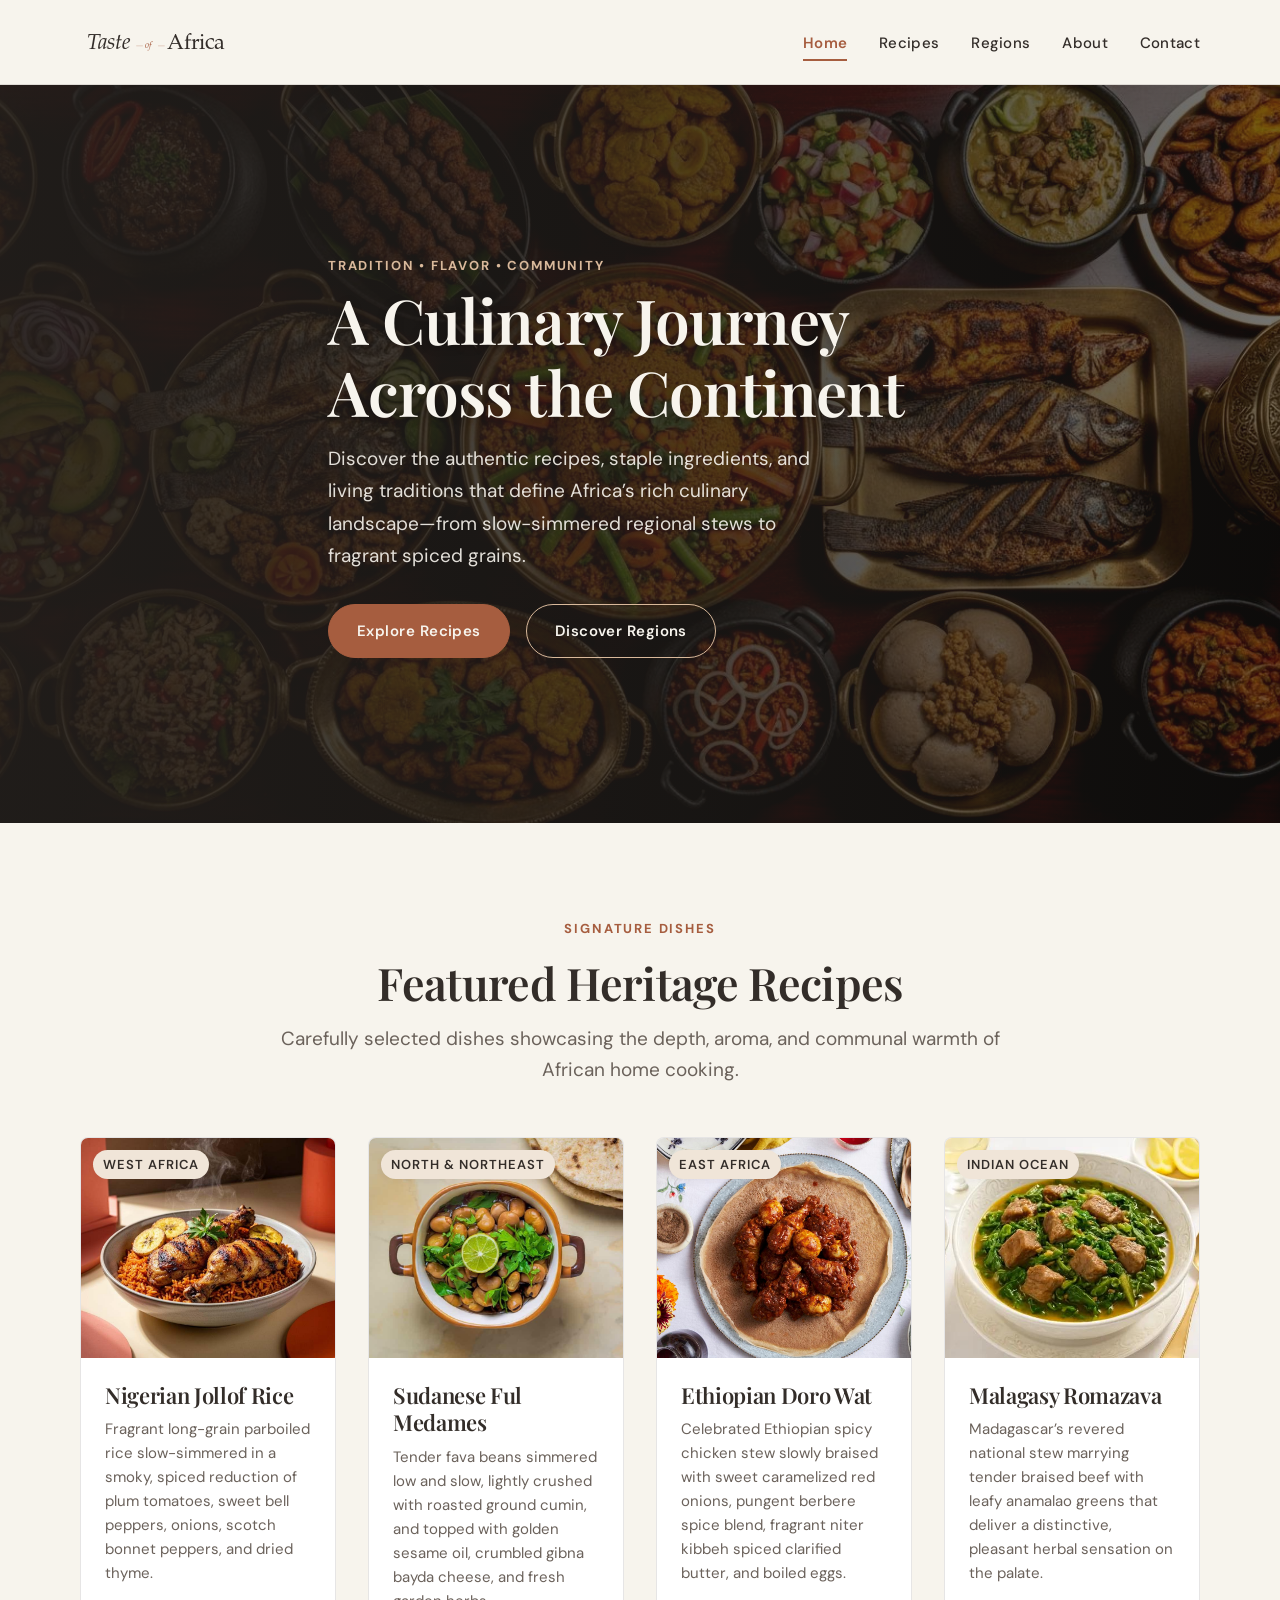
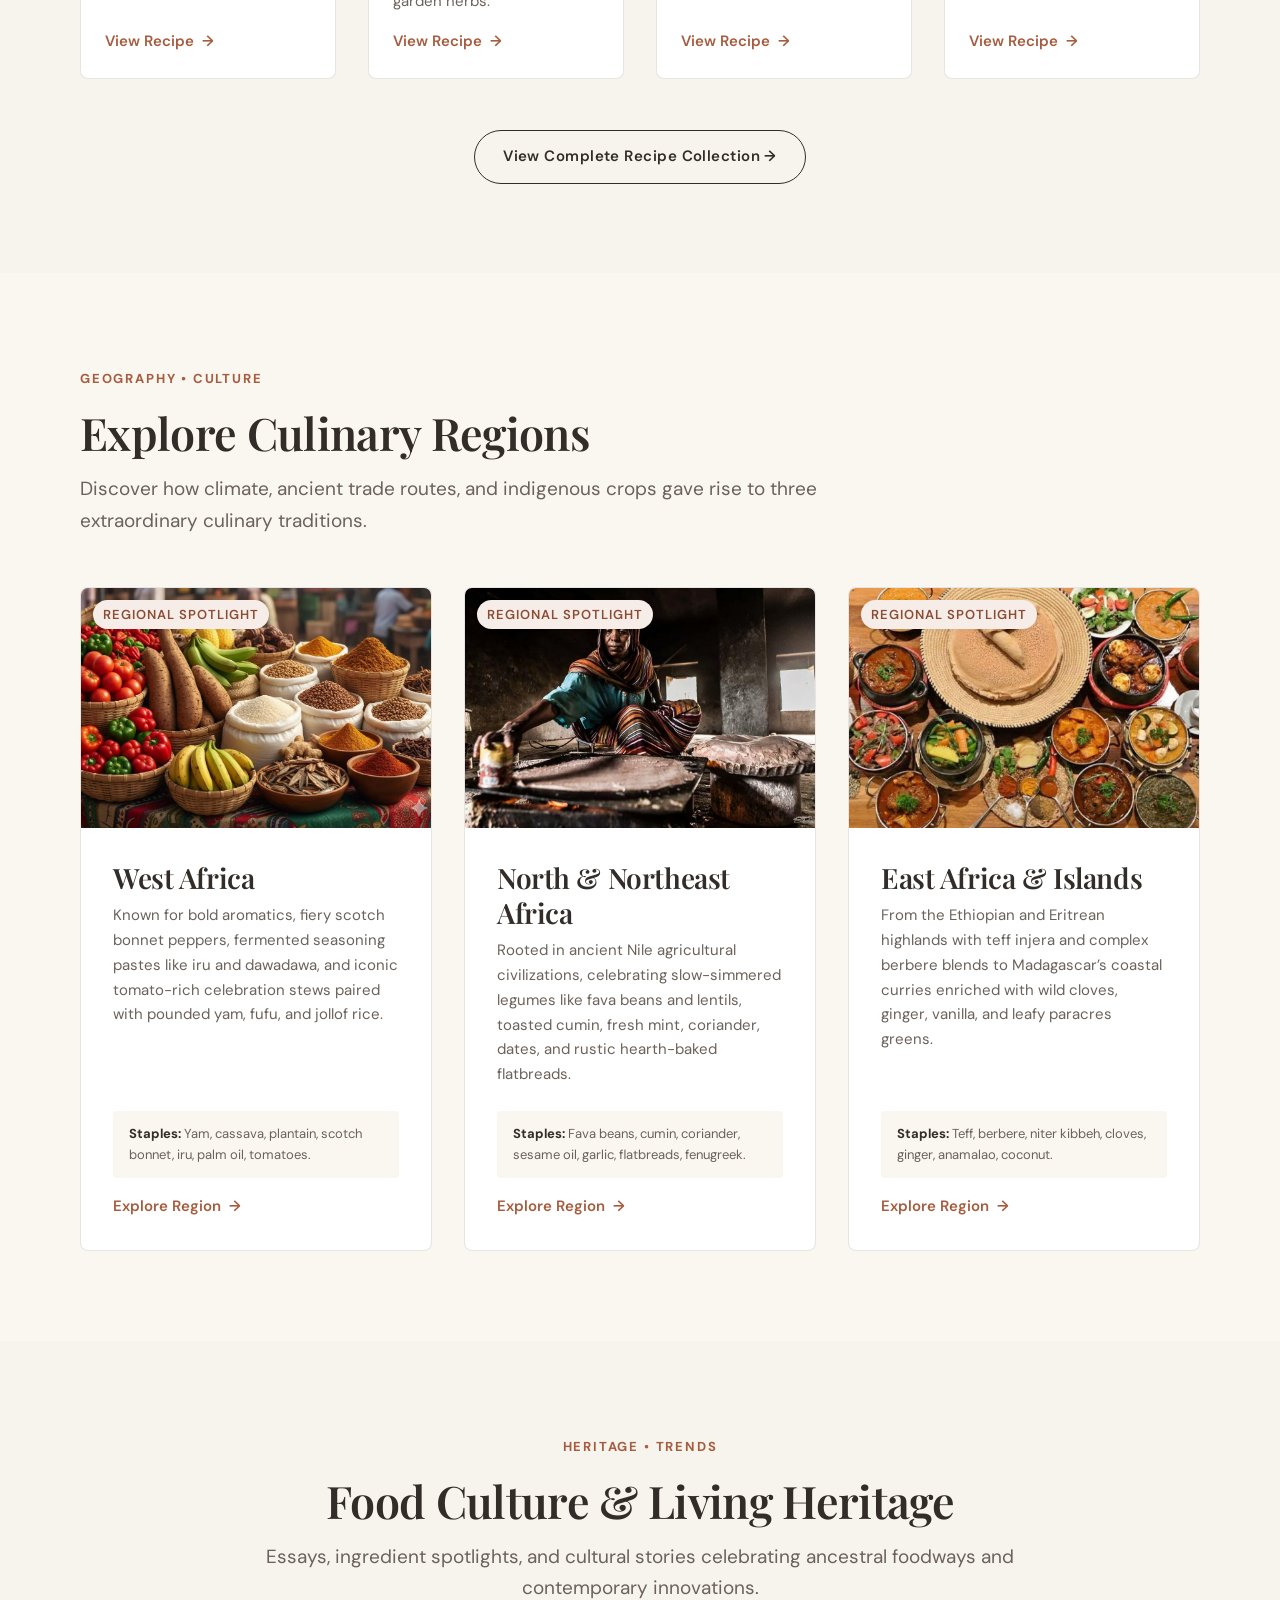
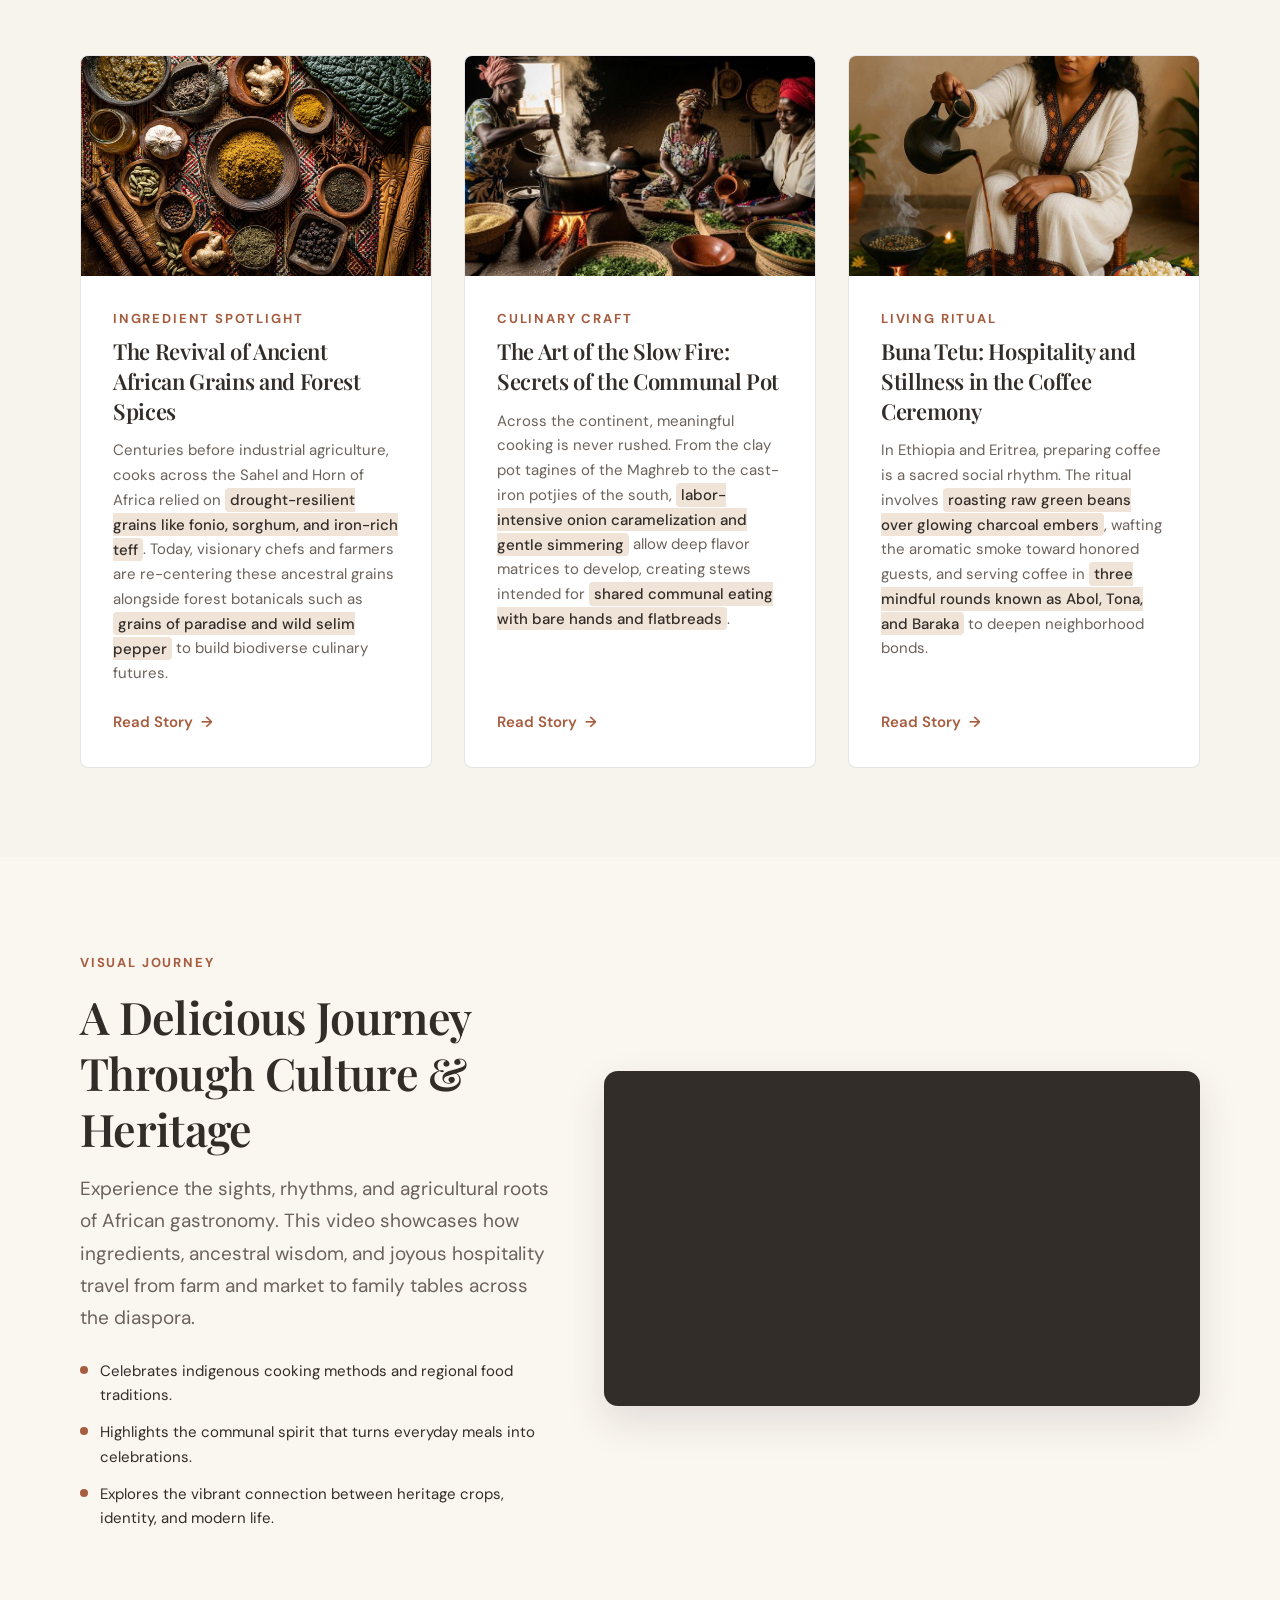
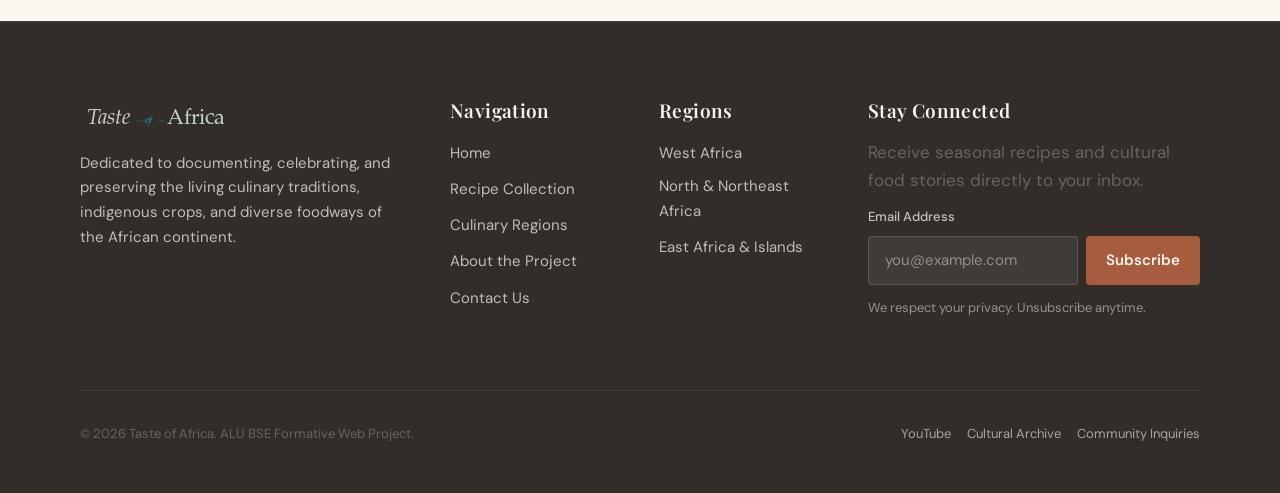
==== index.html @ 29772cbd "feat: establish site foundation and implement homepage" ====
<!DOCTYPE html>
<html lang="en">
<head>
  <meta charset="UTF-8">
  <meta name="viewport" content="width=device-width, initial-scale=1.0">
  <meta name="description" content="Taste of Africa celebrates the vibrant food cultures, signature recipes, and living culinary heritage across West, North, East Africa and the Indian Ocean Islands.">
  <title>Taste of Africa — Culinary Heritage &amp; Authentic Recipes</title>

  <!-- Google Fonts: Playfair Display (Headings) & DM Sans (Body) -->
  <link rel="preconnect" href="https://fonts.googleapis.com">
  <link rel="preconnect" href="https://fonts.gstatic.com" crossorigin>
  <link href="https://fonts.googleapis.com/css2?family=DM+Sans:ital,opsz,wght@0,9..40,400..700;1,9..40,400..700&family=Playfair+Display:ital,wght@0,500..800;1,500..800&display=swap" rel="stylesheet">

  <!-- Shared Stylesheet -->
  <link rel="stylesheet" href="css/styles.css">

  <!-- Shared JavaScript (deferred for performance) -->
  <script src="js/script.js" defer></script>
</head>
<body>
  <!-- Keyboard Accessible Skip Navigation Link -->
  <a href="#main-content" class="skip-link">Skip to main content</a>

  <!-- Site Header -->
  <header class="site-header">
    <div class="container header-inner">
      <a href="index.html" class="brand" aria-label="Taste of Africa Home">
        <img src="assets/icons/logo.svg" alt="Taste of Africa" class="brand-logo" width="180" height="42">
      </a>

      <!-- Mobile Navigation Toggle -->
      <button type="button" class="nav-toggle" aria-expanded="false" aria-controls="primary-nav" aria-label="Toggle navigation menu">
        <span class="nav-toggle-bar"></span>
        <span class="nav-toggle-bar"></span>
        <span class="nav-toggle-bar"></span>
      </button>

      <!-- Primary Navigation -->
      <nav id="primary-nav" class="primary-nav" aria-label="Main Navigation">
        <ul class="nav-menu">
          <li><a href="index.html" class="nav-link active" aria-current="page">Home</a></li>
          <li><a href="pages/recipes/index.html" class="nav-link">Recipes</a></li>
          <li><a href="#regions" class="nav-link">Regions</a></li>
          <li><a href="pages/about.html" class="nav-link">About</a></li>
          <li><a href="pages/contact.html" class="nav-link">Contact</a></li>
        </ul>
      </nav>
    </div>
  </header>

  <!-- Main Landmark -->
  <main id="main-content" class="site-main">

    <!-- Hero Section -->
    <section class="hero" aria-labelledby="hero-title">
      <div class="hero-background">
        <img src="assets/images/hero-african-cuisine.jpg" alt="Richly spread table showcasing authentic African dishes, stews, grains, and flatbreads">
      </div>
      <div class="hero-overlay"></div>
      <div class="container hero-content">
        <span class="eyebrow">Tradition &bull; Flavor &bull; Community</span>
        <h1 id="hero-title">A Culinary Journey Across the Continent</h1>
        <p>
          Discover the authentic recipes, staple ingredients, and living traditions that define Africa’s rich culinary landscape—from slow-simmered regional stews to fragrant spiced grains.
        </p>
        <div class="hero-actions">
          <a href="pages/recipes/index.html" class="btn btn-primary">Explore Recipes</a>
          <a href="#regions" class="btn btn-outline-sand">Discover Regions</a>
        </div>
      </div>
    </section>

    <!-- Featured Dishes Section -->
    <section class="section" id="featured-dishes" aria-labelledby="featured-dishes-title">
      <div class="container">
        <div class="section-header text-center">
          <span class="eyebrow">Signature Dishes</span>
          <h2 id="featured-dishes-title">Featured Heritage Recipes</h2>
          <p>Carefully selected dishes showcasing the depth, aroma, and communal warmth of African home cooking.</p>
        </div>

        <div class="grid-4">
          <!-- Dish 1: Nigerian Jollof Rice -->
          <article class="card featured-dish-card">
            <figure>
              <div class="featured-dish-image-wrapper">
                <span class="badge badge-sand dish-origin-badge">West Africa</span>
                <img src="assets/images/jollof-rice.jpg" alt="Nigerian Jollof Rice served with seasoned vegetables and rich tomato reduction" loading="lazy">
              </div>
              <figcaption>
                <h3><a href="pages/recipes/jollof-rice.html">Nigerian Jollof Rice</a></h3>
                <p>Fragrant long-grain parboiled rice slow-simmered in a smoky, spiced reduction of plum tomatoes, sweet bell peppers, onions, scotch bonnet peppers, and dried thyme.</p>
                <a href="pages/recipes/jollof-rice.html" class="btn-link" aria-label="View Nigerian Jollof Rice recipe">View Recipe</a>
              </figcaption>
            </figure>
          </article>

          <!-- Dish 2: Sudanese Ful Medames -->
          <article class="card featured-dish-card">
            <figure>
              <div class="featured-dish-image-wrapper">
                <span class="badge badge-sand dish-origin-badge">North &amp; Northeast</span>
                <img src="assets/images/ful-medames.jpg" alt="Sudanese Ful Medames gently mashed fava beans garnished with boiled eggs, olive oil, and herbs" loading="lazy">
              </div>
              <figcaption>
                <h3><a href="pages/recipes/ful-medames.html">Sudanese Ful Medames</a></h3>
                <p>Tender fava beans simmered low and slow, lightly crushed with roasted ground cumin, and topped with golden sesame oil, crumbled gibna bayda cheese, and fresh garden herbs.</p>
                <a href="pages/recipes/ful-medames.html" class="btn-link" aria-label="View Sudanese Ful Medames recipe">View Recipe</a>
              </figcaption>
            </figure>
          </article>

          <!-- Dish 3: Ethiopian Doro Wat -->
          <article class="card featured-dish-card">
            <figure>
              <div class="featured-dish-image-wrapper">
                <span class="badge badge-sand dish-origin-badge">East Africa</span>
                <img src="assets/images/doro-wat.jpg" alt="Richly colored Ethiopian Doro Wat chicken stew with hard-boiled eggs in dark berbere sauce" loading="lazy">
              </div>
              <figcaption>
                <h3><a href="pages/recipes/doro-wat.html">Ethiopian Doro Wat</a></h3>
                <p>Celebrated Ethiopian spicy chicken stew slowly braised with sweet caramelized red onions, pungent berbere spice blend, fragrant niter kibbeh spiced clarified butter, and boiled eggs.</p>
                <a href="pages/recipes/doro-wat.html" class="btn-link" aria-label="View Ethiopian Doro Wat recipe">View Recipe</a>
              </figcaption>
            </figure>
          </article>

          <!-- Dish 4: Malagasy Romazava -->
          <article class="card featured-dish-card">
            <figure>
              <div class="featured-dish-image-wrapper">
                <span class="badge badge-sand dish-origin-badge">Indian Ocean</span>
                <img src="assets/images/romazava.jpg" alt="Malagasy Romazava beef and leafy green broth stew with indigenous herbs" loading="lazy">
              </div>
              <figcaption>
                <h3><a href="pages/recipes/romazava.html">Malagasy Romazava</a></h3>
                <p>Madagascar’s revered national stew marrying tender braised beef with leafy anamalao greens that deliver a distinctive, pleasant herbal sensation on the palate.</p>
                <a href="pages/recipes/romazava.html" class="btn-link" aria-label="View Malagasy Romazava recipe">View Recipe</a>
              </figcaption>
            </figure>
          </article>
        </div>

        <div class="featured-dishes-cta">
          <a href="pages/recipes/index.html" class="btn btn-secondary">View Complete Recipe Collection &rarr;</a>
        </div>
      </div>
    </section>

    <!-- Culinary Regions Section -->
    <section class="section section-warm" id="regions" aria-labelledby="regions-title">
      <div class="container">
        <div class="section-header">
          <span class="eyebrow">Geography &bull; Culture</span>
          <h2 id="regions-title">Explore Culinary Regions</h2>
          <p>Discover how climate, ancient trade routes, and indigenous crops gave rise to three extraordinary culinary traditions.</p>
        </div>

        <div class="grid-3">
          <!-- Region 1: West Africa -->
          <article class="region-card">
            <div class="region-card-image">
              <img src="assets/images/west-africa.jpg" alt="Vibrant bustling West African open-air spice and food market" loading="lazy">
            </div>
            <div class="region-card-content">
              <span class="badge badge-terracotta dish-origin-badge">Regional Spotlight</span>
              <h3>West Africa</h3>
              <p>Known for bold aromatics, fiery scotch bonnet peppers, fermented seasoning pastes like iru and dawadawa, and iconic tomato-rich celebration stews paired with pounded yam, fufu, and jollof rice.</p>
              <div class="region-staples">
                <strong>Staples:</strong> Yam, cassava, plantain, scotch bonnet, iru, palm oil, tomatoes.
              </div>
              <a href="pages/regions/west-africa.html" class="btn-link" aria-label="Explore West Africa culinary region">Explore Region</a>
            </div>
          </article>

          <!-- Region 2: North & Northeast Africa -->
          <article class="region-card">
            <div class="region-card-image">
              <img src="assets/images/north-northeast-africa.jpg" alt="Traditional clay tagines and aromatic roasted spices from North and Northeast Africa" loading="lazy">
            </div>
            <div class="region-card-content">
              <span class="badge badge-terracotta dish-origin-badge">Regional Spotlight</span>
              <h3>North &amp; Northeast Africa</h3>
              <p>Rooted in ancient Nile agricultural civilizations, celebrating slow-simmered legumes like fava beans and lentils, toasted cumin, fresh mint, coriander, dates, and rustic hearth-baked flatbreads.</p>
              <div class="region-staples">
                <strong>Staples:</strong> Fava beans, cumin, coriander, sesame oil, garlic, flatbreads, fenugreek.
              </div>
              <a href="pages/regions/north-northeast-africa.html" class="btn-link" aria-label="Explore North and Northeast Africa culinary region">Explore Region</a>
            </div>
          </article>

          <!-- Region 3: East Africa & Indian Ocean Islands -->
          <article class="region-card">
            <div class="region-card-image">
              <img src="assets/images/east-africa-islands.jpg" alt="Richly spiced communal platters and coffee beans from East Africa and the Indian Ocean" loading="lazy">
            </div>
            <div class="region-card-content">
              <span class="badge badge-terracotta dish-origin-badge">Regional Spotlight</span>
              <h3>East Africa &amp; Islands</h3>
              <p>From the Ethiopian and Eritrean highlands with teff injera and complex berbere blends to Madagascar’s coastal curries enriched with wild cloves, ginger, vanilla, and leafy paracres greens.</p>
              <div class="region-staples">
                <strong>Staples:</strong> Teff, berbere, niter kibbeh, cloves, ginger, anamalao, coconut.
              </div>
              <a href="pages/regions/east-africa-islands.html" class="btn-link" aria-label="Explore East Africa and Indian Ocean Islands culinary region">Explore Region</a>
            </div>
          </article>
        </div>
      </div>
    </section>

    <!-- Editorial / Food Culture Section -->
    <section class="section" id="food-culture" aria-labelledby="editorial-title">
      <div class="container">
        <div class="section-header text-center">
          <span class="eyebrow">Heritage &bull; Trends</span>
          <h2 id="editorial-title">Food Culture &amp; Living Heritage</h2>
          <p>Essays, ingredient spotlights, and cultural stories celebrating ancestral foodways and contemporary innovations.</p>
        </div>

        <div class="grid-3">
          <!-- Editorial 1: Ancient Grains and Spices -->
          <article class="editorial-card">
            <div class="editorial-card-image">
              <img src="assets/images/african-spices.jpg" alt="Bowls of whole colorful spices, dried chilis, seeds, and ground aromatics" loading="lazy">
            </div>
            <div class="editorial-card-body">
              <span class="eyebrow">Ingredient Spotlight</span>
              <h3>The Revival of Ancient African Grains and Forest Spices</h3>
              <p>
                Centuries before industrial agriculture, cooks across the Sahel and Horn of Africa relied on <mark>drought-resilient grains like fonio, sorghum, and iron-rich teff</mark>. Today, visionary chefs and farmers are re-centering these ancestral grains alongside forest botanicals such as <mark>grains of paradise and wild selim pepper</mark> to build biodiverse culinary futures.
              </p>
              <a href="pages/about.html" class="btn-link" aria-label="Read more about ancient grains and African spice traditions">Read Story</a>
            </div>
          </article>

          <!-- Editorial 2: Communal Pots and Slow Simmering -->
          <article class="editorial-card">
            <div class="editorial-card-image">
              <img src="assets/images/food-preparation.jpg" alt="Traditional cook preparing aromatic ingredients and simmering stews in an artisanal pot" loading="lazy">
            </div>
            <div class="editorial-card-body">
              <span class="eyebrow">Culinary Craft</span>
              <h3>The Art of the Slow Fire: Secrets of the Communal Pot</h3>
              <p>
                Across the continent, meaningful cooking is never rushed. From the clay pot tagines of the Maghreb to the cast-iron potjies of the south, <mark>labor-intensive onion caramelization and gentle simmering</mark> allow deep flavor matrices to develop, creating stews intended for <mark>shared communal eating with bare hands and flatbreads</mark>.
              </p>
              <a href="pages/about.html" class="btn-link" aria-label="Read more about communal cooking and traditional slow fire methods">Read Story</a>
            </div>
          </article>

          <!-- Editorial 3: Ethiopian Coffee Ritual -->
          <article class="editorial-card">
            <div class="editorial-card-image">
              <img src="assets/images/coffee-ceremony.jpg" alt="Traditional Ethiopian coffee ceremony setup with clay jebena pot, smoking incense, and small cups" loading="lazy">
            </div>
            <div class="editorial-card-body">
              <span class="eyebrow">Living Ritual</span>
              <h3>Buna Tetu: Hospitality and Stillness in the Coffee Ceremony</h3>
              <p>
                In Ethiopia and Eritrea, preparing coffee is a sacred social rhythm. The ritual involves <mark>roasting raw green beans over glowing charcoal embers</mark>, wafting the aromatic smoke toward honored guests, and serving coffee in <mark>three mindful rounds known as Abol, Tona, and Baraka</mark> to deepen neighborhood bonds.
              </p>
              <a href="pages/about.html" class="btn-link" aria-label="Read more about the Ethiopian Buna Tetu coffee ceremony">Read Story</a>
            </div>
          </article>
        </div>
      </div>
    </section>

    <!-- Introduction Video Section -->
    <section class="section section-warm" id="video-feature" aria-labelledby="video-title">
      <div class="container">
        <div class="video-section-inner">
          <div class="video-section-text">
            <span class="eyebrow">Visual Journey</span>
            <h2 id="video-title">A Delicious Journey Through Culture &amp; Heritage</h2>
            <p>
              Experience the sights, rhythms, and agricultural roots of African gastronomy. This video showcases how ingredients, ancestral wisdom, and joyous hospitality travel from farm and market to family tables across the diaspora.
            </p>
            <div class="video-highlights">
              <div class="video-highlight-item">
                <span class="video-highlight-bullet"></span>
                <span>Celebrates indigenous cooking methods and regional food traditions.</span>
              </div>
              <div class="video-highlight-item">
                <span class="video-highlight-bullet"></span>
                <span>Highlights the communal spirit that turns everyday meals into celebrations.</span>
              </div>
              <div class="video-highlight-item">
                <span class="video-highlight-bullet"></span>
                <span>Explores the vibrant connection between heritage crops, identity, and modern life.</span>
              </div>
            </div>
          </div>

          <!-- YouTube Embed Container -->
          <div class="video-wrapper">
            <iframe 
              src="https://www.youtube.com/embed/mtSvFqyOfNk" 
              title="African Food: A Delicious Journey Through Culture &amp; Heritage"
              allow="accelerometer; autoplay; clipboard-write; encrypted-media; gyroscope; picture-in-picture; web-share" 
              referrerpolicy="strict-origin-when-cross-origin" 
              allowfullscreen
              loading="lazy">
            </iframe>
          </div>
        </div>
      </div>
    </section>

  </main>

  <!-- Site Footer -->
  <footer class="site-footer">
    <div class="container">
      <div class="footer-grid">
        <!-- Brand Summary Column -->
        <div class="footer-brand">
          <a href="index.html" class="brand" aria-label="Taste of Africa Home">
            <img src="assets/icons/logo.svg" alt="Taste of Africa" class="brand-logo" width="160" height="38">
          </a>
          <p>
            Dedicated to documenting, celebrating, and preserving the living culinary traditions, indigenous crops, and diverse foodways of the African continent.
          </p>
        </div>

        <!-- Quick Links Navigation Column -->
        <div class="footer-col">
          <h4 class="footer-heading">Navigation</h4>
          <ul class="footer-links">
            <li><a href="index.html">Home</a></li>
            <li><a href="pages/recipes/index.html">Recipe Collection</a></li>
            <li><a href="#regions">Culinary Regions</a></li>
            <li><a href="pages/about.html">About the Project</a></li>
            <li><a href="pages/contact.html">Contact Us</a></li>
          </ul>
        </div>

        <!-- Regional Guides Column -->
        <div class="footer-col">
          <h4 class="footer-heading">Regions</h4>
          <ul class="footer-links">
            <li><a href="pages/regions/west-africa.html">West Africa</a></li>
            <li><a href="pages/regions/north-northeast-africa.html">North &amp; Northeast Africa</a></li>
            <li><a href="pages/regions/east-africa-islands.html">East Africa &amp; Islands</a></li>
          </ul>
        </div>

        <!-- Newsletter Column -->
        <div class="footer-col">
          <h4 class="footer-heading">Stay Connected</h4>
          <p class="footer-links" style="margin-bottom: var(--space-sm);">Receive seasonal recipes and cultural food stories directly to your inbox.</p>
          <form class="newsletter-form" action="#" method="post" onsubmit="event.preventDefault(); alert('Thank you for subscribing to Taste of Africa newsletter!'); this.reset();">
            <label for="newsletter-email">Email Address</label>
            <div class="newsletter-input-group">
              <input type="email" id="newsletter-email" name="email" class="newsletter-input" placeholder="you@example.com" required>
              <button type="submit" class="newsletter-button">Subscribe</button>
            </div>
            <span class="newsletter-note">We respect your privacy. Unsubscribe anytime.</span>
          </form>
        </div>
      </div>

      <!-- Footer Bottom Bar -->
      <div class="footer-bottom">
        <p>&copy; 2026 Taste of Africa. ALU BSE Formative Web Project.</p>
        <div class="social-links" aria-label="Social Media and Reference Links">
          <a href="https://www.youtube.com/@BestEverFoodReviewShow" class="social-link" target="_blank" rel="noopener noreferrer">YouTube</a>
          <a href="pages/about.html" class="social-link">Cultural Archive</a>
          <a href="pages/contact.html" class="social-link">Community Inquiries</a>
        </div>
      </div>
    </div>
  </footer>
</body>
</html>
---- css/styles.css ----
/* Shared Stylesheet */

/*  Variables and Design Tokens */
:root {
  /* Approved Brand Color Palette */
  --color-ivory: #F7F4ED;
  --color-sand: #D9B99B;
  --color-terracotta: #A65D3F;
  --color-charcoal: #332D29;
  --color-olive: #7B8060;

  /* Tonal Derivatives & Semantic Colors */
  --color-sand-light: #F0E5D8;
  --color-sand-subtle: #FAF6F0;
  --color-terracotta-dark: #8C4C32;
  --color-terracotta-subtle: #F6EDE8;
  --color-charcoal-muted: #6B625B;
  --color-charcoal-light: #8A817A;
  --color-olive-dark: #63684B;
  --color-olive-subtle: #F1F3EB;
  --color-white: #FFFFFF;
  --color-border: rgba(51, 45, 41, 0.12);
  --color-border-subtle: rgba(51, 45, 41, 0.06);

  /* Semantic Theme Tokens (Light Mode Default) */
  --bg-primary: var(--color-ivory);
  --bg-surface: var(--color-white);
  --bg-surface-warm: var(--color-sand-subtle);
  --bg-surface-elevated: var(--color-white);
  --text-primary: var(--color-charcoal);
  --text-muted: var(--color-charcoal-muted);
  --text-inverted: var(--color-ivory);
  --accent-primary: var(--color-terracotta);
  --accent-secondary: var(--color-olive);
  --border-color: var(--color-border);
  --focus-ring: var(--color-terracotta);

  /* Typography */
  --font-heading: "Playfair Display", Georgia, "Times New Roman", serif;
  --font-body: "DM Sans", -apple-system, BlinkMacSystemFont, "Segoe UI", Roboto, sans-serif;

  /* Type Scale */
  --font-size-xs: 0.8125rem;  /* 13px */
  --font-size-sm: 0.9375rem;  /* 15px */
  --font-size-base: 1.0625rem; /* 17px */
  --font-size-md: 1.1875rem;  /* 19px */
  --font-size-lg: 1.375rem;   /* 22px */
  --font-size-xl: 1.75rem;    /* 28px */
  --font-size-2xl: 2.25rem;   /* 36px */
  --font-size-3xl: 3rem;      /* 48px */
  --font-size-4xl: 3.875rem;  /* 62px */

  --line-height-tight: 1.15;
  --line-height-heading: 1.25;
  --line-height-body: 1.65;

  /* Spacing Scale */
  --space-2xs: 0.25rem; /* 4px */
  --space-xs: 0.5rem;   /* 8px */
  --space-sm: 0.75rem;  /* 12px */
  --space-md: 1rem;     /* 16px */
  --space-lg: 1.5rem;   /* 24px */
  --space-xl: 2rem;     /* 32px */
  --space-2xl: 3rem;    /* 48px */
  --space-3xl: 4.5rem;  /* 72px */
  --space-4xl: 6.5rem;  /* 104px */

  /* Layout & Containers */
  --container-max-width: 75rem; /* 1200px */
  --container-gutter: clamp(1.25rem, 4vw, 2.5rem);

  /* Shadows & Elevation */
  --shadow-sm: 0 2px 6px rgba(51, 45, 41, 0.05);
  --shadow-md: 0 8px 24px rgba(51, 45, 41, 0.08);
  --shadow-lg: 0 16px 40px rgba(51, 45, 41, 0.12);

  /* Borders & Radius */
  --radius-sm: 4px;
  --radius-md: 8px;
  --radius-lg: 14px;
  --radius-pill: 9999px;

  /* Transitions */
  --transition-fast: 150ms ease;
  --transition-base: 250ms ease;
  --transition-slow: 400ms ease;

  /* Header Dimensions */
  --header-height: 5.25rem;
}

/* Theme Foundation */
[data-theme="dark"] {
  --bg-primary: #1F1C1A;
  --bg-surface: #292421;
  --bg-surface-warm: #26211E;
  --bg-surface-elevated: #332D29;
  --text-primary: #F7F4ED;
  --text-muted: #D1C7BD;
  --text-inverted: #332D29;
  --color-border: rgba(247, 244, 237, 0.12);
  --color-border-subtle: rgba(247, 244, 237, 0.06);
  --shadow-sm: 0 2px 6px rgba(0, 0, 0, 0.3);
  --shadow-md: 0 8px 24px rgba(0, 0, 0, 0.4);
  --shadow-lg: 0 16px 40px rgba(0, 0, 0, 0.55);
}

/* Reset and Base Styles */
*,
*::before,
*::after {
  box-sizing: border-box;
  margin: 0;
  padding: 0;
}

html {
  font-size: 100%;
  scroll-behavior: smooth;
  -webkit-text-size-adjust: 100%;
  overflow-x: hidden;
}

body {
  font-family: var(--font-body);
  font-size: var(--font-size-base);
  line-height: var(--line-height-body);
  color: var(--text-primary);
  background-color: var(--bg-primary);
  text-rendering: optimizeLegibility;
  -webkit-font-smoothing: antialiased;
  -moz-osx-font-smoothing: grayscale;
  min-height: 100vh;
  display: flex;
  flex-direction: column;
  overflow-x: hidden;
}

img,
picture,
svg,
video {
  display: block;
  max-width: 100%;
  height: auto;
}

input,
button,
textarea,
select {
  font: inherit;
  color: inherit;
}

button {
  cursor: pointer;
  background: none;
  border: none;
}

a {
  color: inherit;
  text-decoration: none;
  transition: color var(--transition-fast);
}

ul,
ol {
  list-style: none;
}

/* Accessible focus ring for keyboard navigation */
:focus-visible {
  outline: 2px solid var(--focus-ring);
  outline-offset: 3px;
}

/* Skip link for keyboard accessibility */
.skip-link {
  position: absolute;
  top: -9999px;
  left: 1rem;
  z-index: 1000;
  padding: var(--space-sm) var(--space-md);
  background-color: var(--color-charcoal);
  color: var(--color-ivory);
  font-weight: 600;
  border-radius: var(--radius-sm);
  text-decoration: none;
  transition: top var(--transition-fast);
}

.skip-link:focus {
  top: 1rem;
}

/* Typography */
h1,
h2,
h3,
h4,
h5,
h6 {
  font-family: var(--font-heading);
  font-weight: 600;
  line-height: var(--line-height-heading);
  color: var(--text-primary);
  letter-spacing: -0.015em;
}

h1 {
  font-size: clamp(2.25rem, 5vw, var(--font-size-4xl));
  line-height: var(--line-height-tight);
}

h2 {
  font-size: clamp(1.75rem, 3.5vw, var(--font-size-3xl));
}

h3 {
  font-size: clamp(1.35rem, 2.5vw, var(--font-size-2xl));
}

h4 {
  font-size: var(--font-size-xl);
}

p {
  color: var(--text-muted);
  max-width: 68ch;
}

p.lead {
  font-size: var(--font-size-md);
  line-height: 1.7;
  color: var(--text-primary);
}

/* Editorial Eyebrow Tagline */
.eyebrow {
  display: inline-block;
  font-family: var(--font-body);
  font-size: var(--font-size-xs);
  font-weight: 700;
  text-transform: uppercase;
  letter-spacing: 0.14em;
  color: var(--accent-primary);
  margin-bottom: var(--space-xs);
}

/* custom styled <mark> */
mark {
  background-color: rgba(217, 185, 155, 0.4);
  color: var(--color-charcoal);
  padding: 0.12em 0.35em;
  border-radius: var(--radius-sm);
  font-weight: 500;
  transition: background-color var(--transition-fast);
}

/*  Layout and Containers */
.container {
  width: 100%;
  max-width: var(--container-max-width);
  margin-left: auto;
  margin-right: auto;
  padding-left: var(--container-gutter);
  padding-right: var(--container-gutter);
}

.site-main {
  flex: 1 0 auto;
}

.section {
  padding-top: clamp(var(--space-2xl), 7vw, var(--space-4xl));
  padding-bottom: clamp(var(--space-2xl), 7vw, var(--space-4xl));
}

.section-warm {
  background-color: var(--bg-surface-warm);
}

.section-header {
  margin-bottom: clamp(var(--space-xl), 4vw, var(--space-3xl));
  max-width: 48rem;
}

.section-header.text-center {
  margin-left: auto;
  margin-right: auto;
  text-align: center;
}

.section-header.text-center p {
  margin-left: auto;
  margin-right: auto;
}

.section-header h2 {
  margin-top: var(--space-xs);
  margin-bottom: var(--space-sm);
}

.section-header p {
  font-size: var(--font-size-md);
  color: var(--text-muted);
}

/* Responsive Grids */
.grid-2 {
  display: grid;
  grid-template-columns: 1fr;
  gap: var(--space-xl);
}

.grid-3 {
  display: grid;
  grid-template-columns: 1fr;
  gap: var(--space-xl);
}

.grid-4 {
  display: grid;
  grid-template-columns: 1fr;
  gap: var(--space-xl);
}

/* Header and Navigation */
.site-header {
  position: sticky;
  top: 0;
  z-index: 100;
  background-color: rgba(247, 244, 237, 0.94);
  backdrop-filter: blur(12px);
  -webkit-backdrop-filter: blur(12px);
  border-bottom: 1px solid var(--border-color);
  transition: background-color var(--transition-base), box-shadow var(--transition-base);
}

.site-header.scrolled {
  box-shadow: var(--shadow-sm);
  background-color: rgba(247, 244, 237, 0.98);
}

.header-inner {
  display: flex;
  align-items: center;
  justify-content: space-between;
  height: var(--header-height);
}

/* Brand Logo */
.brand {
  display: flex;
  align-items: center;
  gap: var(--space-xs);
  text-decoration: none;
}

.brand-logo {
  height: 2.25rem;
  width: auto;
  max-width: 180px;
  object-fit: contain;
}

/* Primary Desktop Navigation */
.nav-menu {
  display: flex;
  align-items: center;
  gap: clamp(var(--space-md), 2.5vw, var(--space-xl));
}

.nav-link {
  font-family: var(--font-body);
  font-size: var(--font-size-sm);
  font-weight: 500;
  color: var(--text-primary);
  padding: var(--space-xs) 0;
  position: relative;
  letter-spacing: 0.02em;
}

.nav-link::after {
  content: "";
  position: absolute;
  bottom: 0;
  left: 0;
  width: 0;
  height: 2px;
  background-color: var(--accent-primary);
  transition: width var(--transition-base);
}

.nav-link:hover {
  color: var(--accent-primary);
}

.nav-link:hover::after,
.nav-link.active::after {
  width: 100%;
}

.nav-link.active {
  color: var(--accent-primary);
  font-weight: 600;
}

/* Mobile Hamburger Toggle Button */
.nav-toggle {
  display: none;
  flex-direction: column;
  justify-content: center;
  align-items: center;
  gap: 5px;
  width: 2.75rem;
  height: 2.75rem;
  border-radius: var(--radius-sm);
  border: 1px solid var(--border-color);
  background-color: transparent;
  color: var(--text-primary);
  padding: 0;
  transition: background-color var(--transition-fast), border-color var(--transition-fast);
}

.nav-toggle:hover {
  background-color: var(--color-sand-subtle);
  border-color: var(--color-sand);
}

.nav-toggle-bar {
  display: block;
  width: 20px;
  height: 2px;
  background-color: currentColor;
  border-radius: 2px;
  transition: transform var(--transition-base), opacity var(--transition-fast);
}

/* Toggle Animated Active State */
.nav-toggle[aria-expanded="true"] .nav-toggle-bar:nth-child(1) {
  transform: translateY(7px) rotate(45deg);
}

.nav-toggle[aria-expanded="true"] .nav-toggle-bar:nth-child(2) {
  opacity: 0;
}

.nav-toggle[aria-expanded="true"] .nav-toggle-bar:nth-child(3) {
  transform: translateY(-7px) rotate(-45deg);
}

/*  Reusable Components */
/* Buttons */
.btn {
  display: inline-flex;
  align-items: center;
  justify-content: center;
  gap: var(--space-xs);
  font-family: var(--font-body);
  font-size: var(--font-size-sm);
  font-weight: 600;
  letter-spacing: 0.03em;
  padding: 0.85rem 1.75rem;
  border-radius: var(--radius-pill);
  text-decoration: none;
  transition: background-color var(--transition-fast), color var(--transition-fast),
    border-color var(--transition-fast), transform var(--transition-fast),
    box-shadow var(--transition-fast);
  white-space: nowrap;
}

.btn:active {
  transform: translateY(1px);
}

.btn-primary {
  background-color: var(--accent-primary);
  color: var(--color-ivory);
  border: 1px solid var(--accent-primary);
}

.btn-primary:hover {
  background-color: var(--color-terracotta-dark);
  border-color: var(--color-terracotta-dark);
  color: var(--color-white);
  box-shadow: 0 4px 14px rgba(166, 93, 63, 0.28);
}

.btn-secondary {
  background-color: transparent;
  color: var(--text-primary);
  border: 1px solid var(--color-charcoal);
}

.btn-secondary:hover {
  background-color: var(--color-charcoal);
  color: var(--color-ivory);
}

.btn-outline-sand {
  background-color: transparent;
  color: var(--color-ivory);
  border: 1px solid var(--color-sand);
}

.btn-outline-sand:hover {
  background-color: var(--color-sand);
  color: var(--color-charcoal);
}

.btn-link {
  display: inline-flex;
  align-items: center;
  gap: var(--space-xs);
  font-weight: 600;
  font-size: var(--font-size-sm);
  color: var(--accent-primary);
  padding: 0;
  border: none;
  background: none;
}

.btn-link::after {
  content: "→";
  transition: transform var(--transition-fast);
}

.btn-link:hover {
  color: var(--color-terracotta-dark);
}

.btn-link:hover::after {
  transform: translateX(4px);
}

/* Badges */
.badge {
  display: inline-block;
  font-family: var(--font-body);
  font-size: var(--font-size-xs);
  font-weight: 600;
  text-transform: uppercase;
  letter-spacing: 0.08em;
  padding: 0.3em 0.75em;
  border-radius: var(--radius-pill);
}

.badge-sand {
  background-color: var(--color-sand-light);
  color: var(--color-charcoal);
}

.badge-terracotta {
  background-color: var(--color-terracotta-subtle);
  color: var(--color-terracotta-dark);
}

.badge-olive {
  background-color: var(--color-olive-subtle);
  color: var(--color-olive-dark);
}

/* Card Base */
.card {
  background-color: var(--bg-surface);
  border-radius: var(--radius-md);
  border: 1px solid var(--border-color);
  overflow: hidden;
  transition: transform var(--transition-base), box-shadow var(--transition-base),
    border-color var(--transition-base);
  display: flex;
  flex-direction: column;
}

.card:hover {
  transform: translateY(-4px);
  box-shadow: var(--shadow-md);
  border-color: rgba(166, 93, 63, 0.25);
}

/* Video Responsive Wrapper (16:9) */
.video-wrapper {
  position: relative;
  width: 100%;
  padding-bottom: 56.25%; /* 16:9 Aspect Ratio */
  height: 0;
  overflow: hidden;
  border-radius: var(--radius-lg);
  background-color: var(--color-charcoal);
  box-shadow: var(--shadow-lg);
}

.video-wrapper iframe {
  position: absolute;
  top: 0;
  left: 0;
  width: 100%;
  height: 100%;
  border: 0;
}

/* Homepage Sections */
/* Hero Section */
.hero {
  position: relative;
  min-height: 82vh;
  display: flex;
  align-items: center;
  padding: clamp(var(--space-3xl), 8vw, var(--space-4xl)) 0;
  background-color: var(--color-charcoal);
  color: var(--color-ivory);
  overflow: hidden;
}

.hero-background {
  position: absolute;
  top: 0;
  left: 0;
  width: 100%;
  height: 100%;
  z-index: 1;
}

.hero-background img {
  width: 100%;
  height: 100%;
  object-fit: cover;
  object-position: center;
  filter: brightness(0.62) contrast(1.08);
}

.hero-overlay {
  position: absolute;
  top: 0;
  left: 0;
  width: 100%;
  height: 100%;
  background: linear-gradient(
    to right,
    rgba(36, 32, 29, 0.88) 0%,
    rgba(36, 32, 29, 0.65) 55%,
    rgba(36, 32, 29, 0.35) 100%
  );
  z-index: 2;
}

.hero-content {
  position: relative;
  z-index: 3;
  max-width: 44rem;
}

.hero .eyebrow {
  color: var(--color-sand);
}

.hero h1 {
  color: var(--color-ivory);
  margin-bottom: var(--space-md);
  text-shadow: 0 2px 8px rgba(0, 0, 0, 0.3);
}

.hero p {
  color: rgba(247, 244, 237, 0.9);
  font-size: clamp(var(--font-size-base), 1.8vw, var(--font-size-md));
  line-height: 1.7;
  margin-bottom: var(--space-xl);
  max-width: 38ch;
}

.hero-actions {
  display: flex;
  flex-wrap: wrap;
  gap: var(--space-md);
  align-items: center;
}

/* Featured Dishes Section */
.featured-dish-card {
  position: relative;
  height: 100%;
}

.featured-dish-card figure {
  display: flex;
  flex-direction: column;
  height: 100%;
}

.featured-dish-image-wrapper {
  position: relative;
  width: 100%;
  height: 220px;
  overflow: hidden;
  background-color: var(--color-sand-subtle);
}

.featured-dish-image-wrapper img {
  width: 100%;
  height: 100%;
  object-fit: cover;
  transition: transform var(--transition-slow);
}

.featured-dish-card:hover .featured-dish-image-wrapper img {
  transform: scale(1.05);
}

.dish-origin-badge {
  position: absolute;
  top: var(--space-sm);
  left: var(--space-sm);
  z-index: 2;
  box-shadow: var(--shadow-sm);
}

.featured-dish-card figcaption {
  padding: var(--space-lg);
  display: flex;
  flex-direction: column;
  flex-grow: 1;
}

.featured-dish-card h3 {
  font-size: var(--font-size-lg);
  margin-bottom: var(--space-xs);
}

.featured-dish-card h3 a {
  color: var(--text-primary);
}

.featured-dish-card h3 a:hover {
  color: var(--accent-primary);
}

.featured-dish-card p {
  font-size: var(--font-size-sm);
  color: var(--text-muted);
  line-height: 1.6;
  margin-bottom: var(--space-md);
  flex-grow: 1;
}

.featured-dishes-cta {
  text-align: center;
  margin-top: clamp(var(--space-xl), 4vw, var(--space-3xl));
}

/* Culinary Regions Section */
.region-card {
  position: relative;
  background-color: var(--bg-surface);
  border-radius: var(--radius-md);
  border: 1px solid var(--border-color);
  overflow: hidden;
  transition: transform var(--transition-base), box-shadow var(--transition-base);
  display: flex;
  flex-direction: column;
}

.region-card:hover {
  transform: translateY(-4px);
  box-shadow: var(--shadow-md);
}

.region-card-image {
  position: relative;
  height: 240px;
  width: 100%;
  overflow: hidden;
}

.region-card-image img {
  width: 100%;
  height: 100%;
  object-fit: cover;
  transition: transform var(--transition-slow);
}

.region-card:hover .region-card-image img {
  transform: scale(1.05);
}

.region-card-content {
  padding: var(--space-xl);
  display: flex;
  flex-direction: column;
  flex-grow: 1;
}

.region-card-content h3 {
  font-size: var(--font-size-xl);
  margin-bottom: var(--space-xs);
}

.region-card-content p {
  font-size: var(--font-size-sm);
  color: var(--text-muted);
  line-height: 1.65;
  margin-bottom: var(--space-lg);
  flex-grow: 1;
}

.region-staples {
  margin-bottom: var(--space-md);
  padding: var(--space-sm) var(--space-md);
  background-color: var(--bg-surface-warm);
  border-radius: var(--radius-sm);
  font-size: var(--font-size-xs);
  color: var(--text-muted);
}

.region-staples strong {
  color: var(--text-primary);
}

/* Editorial / Food Culture Section */
.editorial-card {
  background-color: var(--bg-surface);
  border-radius: var(--radius-md);
  border: 1px solid var(--border-color);
  overflow: hidden;
  display: flex;
  flex-direction: column;
  transition: transform var(--transition-base), box-shadow var(--transition-base);
}

.editorial-card:hover {
  transform: translateY(-4px);
  box-shadow: var(--shadow-md);
}

.editorial-card-image {
  position: relative;
  height: 220px;
  width: 100%;
  overflow: hidden;
}

.editorial-card-image img {
  width: 100%;
  height: 100%;
  object-fit: cover;
  transition: transform var(--transition-slow);
}

.editorial-card:hover .editorial-card-image img {
  transform: scale(1.05);
}

.editorial-card-body {
  padding: var(--space-xl);
  display: flex;
  flex-direction: column;
  flex-grow: 1;
}

.editorial-card-body .eyebrow {
  margin-bottom: var(--space-xs);
}

.editorial-card-body h3 {
  font-size: var(--font-size-lg);
  line-height: 1.35;
  margin-bottom: var(--space-sm);
}

.editorial-card-body p {
  font-size: var(--font-size-sm);
  line-height: 1.65;
  color: var(--text-muted);
  margin-bottom: var(--space-lg);
  flex-grow: 1;
}

/* Video Section */
.video-section-inner {
  display: grid;
  grid-template-columns: 1fr;
  gap: var(--space-2xl);
  align-items: center;
}

.video-section-text h2 {
  margin-top: var(--space-xs);
  margin-bottom: var(--space-md);
}

.video-section-text p {
  font-size: var(--font-size-md);
  line-height: 1.7;
  color: var(--text-muted);
  margin-bottom: var(--space-lg);
}

.video-highlights {
  display: flex;
  flex-direction: column;
  gap: var(--space-sm);
  margin-top: var(--space-md);
}

.video-highlight-item {
  display: flex;
  align-items: flex-start;
  gap: var(--space-sm);
  font-size: var(--font-size-sm);
  color: var(--text-primary);
}

.video-highlight-bullet {
  display: inline-block;
  width: 8px;
  height: 8px;
  border-radius: 50%;
  background-color: var(--accent-primary);
  margin-top: 7px;
  flex-shrink: 0;
}

/* Video Fallback Placeholder (Used if video fails or is offline) */
.video-placeholder {
  display: flex;
  flex-direction: column;
  align-items: center;
  justify-content: center;
  text-align: center;
  padding: var(--space-2xl);
  background-color: var(--color-sand-light);
  color: var(--color-charcoal);
  border-radius: var(--radius-lg);
  min-height: 360px;
  border: 1px dashed var(--color-terracotta);
}

.video-placeholder h3 {
  margin-bottom: var(--space-xs);
}

.video-placeholder p {
  max-width: 40ch;
  margin-bottom: var(--space-md);
}

/* Footer */
.site-footer {
  background-color: var(--color-charcoal);
  color: var(--color-ivory);
  padding-top: clamp(var(--space-3xl), 6vw, var(--space-4xl));
  padding-bottom: var(--space-2xl);
  margin-top: auto;
  border-top: 1px solid rgba(255, 255, 255, 0.08);
}

.footer-grid {
  display: grid;
  grid-template-columns: 1fr;
  gap: var(--space-2xl);
  margin-bottom: var(--space-3xl);
}

.footer-brand .brand-logo {
  filter: invert(95%) sepia(8%) saturate(300%) hue-rotate(350deg);
  margin-bottom: var(--space-md);
}

.footer-brand p {
  color: rgba(247, 244, 237, 0.72);
  font-size: var(--font-size-sm);
  line-height: 1.65;
  max-width: 32ch;
}

.footer-heading {
  font-family: var(--font-heading);
  font-size: var(--font-size-md);
  color: var(--color-ivory);
  margin-bottom: var(--space-md);
  letter-spacing: 0.02em;
}

.footer-links {
  display: flex;
  flex-direction: column;
  gap: var(--space-xs);
}

.footer-links a {
  color: rgba(247, 244, 237, 0.72);
  font-size: var(--font-size-sm);
  transition: color var(--transition-fast), transform var(--transition-fast);
  display: inline-block;
}

.footer-links a:hover {
  color: var(--color-sand);
  transform: translateX(2px);
}

/* Newsletter Signup */
.newsletter-form {
  display: flex;
  flex-direction: column;
  gap: var(--space-xs);
}

.newsletter-form label {
  font-size: var(--font-size-xs);
  color: rgba(247, 244, 237, 0.75);
  font-weight: 500;
}

.newsletter-input-group {
  display: flex;
  gap: var(--space-xs);
}

.newsletter-input {
  flex: 1;
  padding: 0.7rem 1rem;
  background-color: rgba(255, 255, 255, 0.07);
  border: 1px solid rgba(255, 255, 255, 0.15);
  border-radius: var(--radius-sm);
  color: var(--color-ivory);
  font-size: var(--font-size-sm);
  transition: border-color var(--transition-fast), background-color var(--transition-fast);
}

.newsletter-input::placeholder {
  color: rgba(247, 244, 237, 0.45);
}

.newsletter-input:focus {
  outline: none;
  border-color: var(--color-sand);
  background-color: rgba(255, 255, 255, 0.12);
}

.newsletter-button {
  padding: 0.7rem 1.25rem;
  background-color: var(--accent-primary);
  color: var(--color-ivory);
  border-radius: var(--radius-sm);
  font-weight: 600;
  font-size: var(--font-size-sm);
  transition: background-color var(--transition-fast);
  white-space: nowrap;
}

.newsletter-button:hover {
  background-color: var(--color-terracotta-dark);
}

.newsletter-note {
  font-size: var(--font-size-xs);
  color: rgba(247, 244, 237, 0.5);
  margin-top: 4px;
}

/* Footer Bottom Bar */
.footer-bottom {
  padding-top: var(--space-xl);
  border-top: 1px solid rgba(255, 255, 255, 0.08);
  display: flex;
  flex-direction: column;
  gap: var(--space-md);
  align-items: center;
  justify-content: space-between;
  font-size: var(--font-size-xs);
  color: rgba(247, 244, 237, 0.6);
}

.social-links {
  display: flex;
  gap: var(--space-md);
  align-items: center;
}

.social-link {
  color: rgba(247, 244, 237, 0.6);
  font-size: var(--font-size-xs);
  transition: color var(--transition-fast);
}

.social-link:hover {
  color: var(--color-sand);
}

/* Responsive Styles */
@media (max-width: 768px) {
  :root {
    --header-height: 4.25rem;
  }

  /* Disable header blur on mobile to avoid creating a containing block trap for fixed drawer */
  .site-header {
    backdrop-filter: none;
    -webkit-backdrop-filter: none;
    background-color: var(--bg-primary);
  }

  .header-inner {
    position: static;
  }

  .brand-logo {
    max-width: 140px;
    height: 1.85rem;
  }

  /* Hamburger toggle appears on tablet/mobile */
  .nav-toggle {
    display: flex;
    margin-left: auto;
  }

  /* Navigation drawer with comfortable, explicit height */
  .primary-nav {
    position: fixed;
    top: var(--header-height);
    left: 0;
    right: 0;
    width: 100%;
    min-height: 320px;
    height: auto;
    max-height: calc(100vh - var(--header-height));
    max-height: calc(100dvh - var(--header-height));
    background-color: var(--bg-primary);
    padding: var(--space-lg) var(--container-gutter) var(--space-xl);
    transform: translateY(-100%);
    opacity: 0;
    visibility: hidden;
    transition: transform var(--transition-base), opacity var(--transition-base),
      visibility var(--transition-base);
    box-shadow: 0 16px 32px rgba(51, 45, 41, 0.12);
    border-bottom: 2px solid var(--color-sand);
    overflow-y: auto;
    z-index: 99;
  }

  .primary-nav.is-open {
    transform: translateY(0);
    opacity: 1;
    visibility: visible;
  }

  .nav-menu {
    display: flex;
    flex-direction: column;
    align-items: stretch;
    gap: 0;
    width: 100%;
  }

  .nav-menu li {
    width: 100%;
  }

  .nav-link {
    font-size: 1.15rem;
    font-weight: 500;
    padding: 0.85rem 0;
    width: 100%;
    display: block;
    border-bottom: 1px solid var(--color-border-subtle);
  }

  .nav-menu li:last-child .nav-link {
    border-bottom: none;
  }

  /* Prevent page scrolling when mobile menu is active */
  body.nav-open {
    overflow: hidden;
  }

  .hero h1 {
    font-size: clamp(1.85rem, 7.5vw, 2.5rem);
  }

  .hero p {
    max-width: 100%;
  }

  .hero-actions {
    flex-direction: column;
    align-items: stretch;
    width: 100%;
  }

  .hero-actions .btn {
    width: 100%;
    text-align: center;
  }

  .newsletter-input-group {
    flex-direction: column;
  }

  .newsletter-button {
    width: 100%;
  }
}

@media (min-width: 640px) {
  .grid-2 {
    grid-template-columns: repeat(2, 1fr);
  }

  .grid-4 {
    grid-template-columns: repeat(2, 1fr);
  }

  .footer-grid {
    grid-template-columns: repeat(2, 1fr);
  }

  .footer-bottom {
    flex-direction: row;
  }
}

@media (min-width: 960px) {
  .grid-3 {
    grid-template-columns: repeat(3, 1fr);
  }

  .grid-4 {
    grid-template-columns: repeat(4, 1fr);
  }

  .video-section-inner {
    grid-template-columns: 1fr 1.25fr;
  }

  .footer-grid {
    grid-template-columns: 2fr 1fr 1fr 1.5fr;
  }
}

@media (prefers-reduced-motion: reduce) {
  *,
  *::before,
  *::after {
    animation-duration: 0.01ms !important;
    animation-iteration-count: 1 !important;
    transition-duration: 0.01ms !important;
    scroll-behavior: auto !important;
  }
}
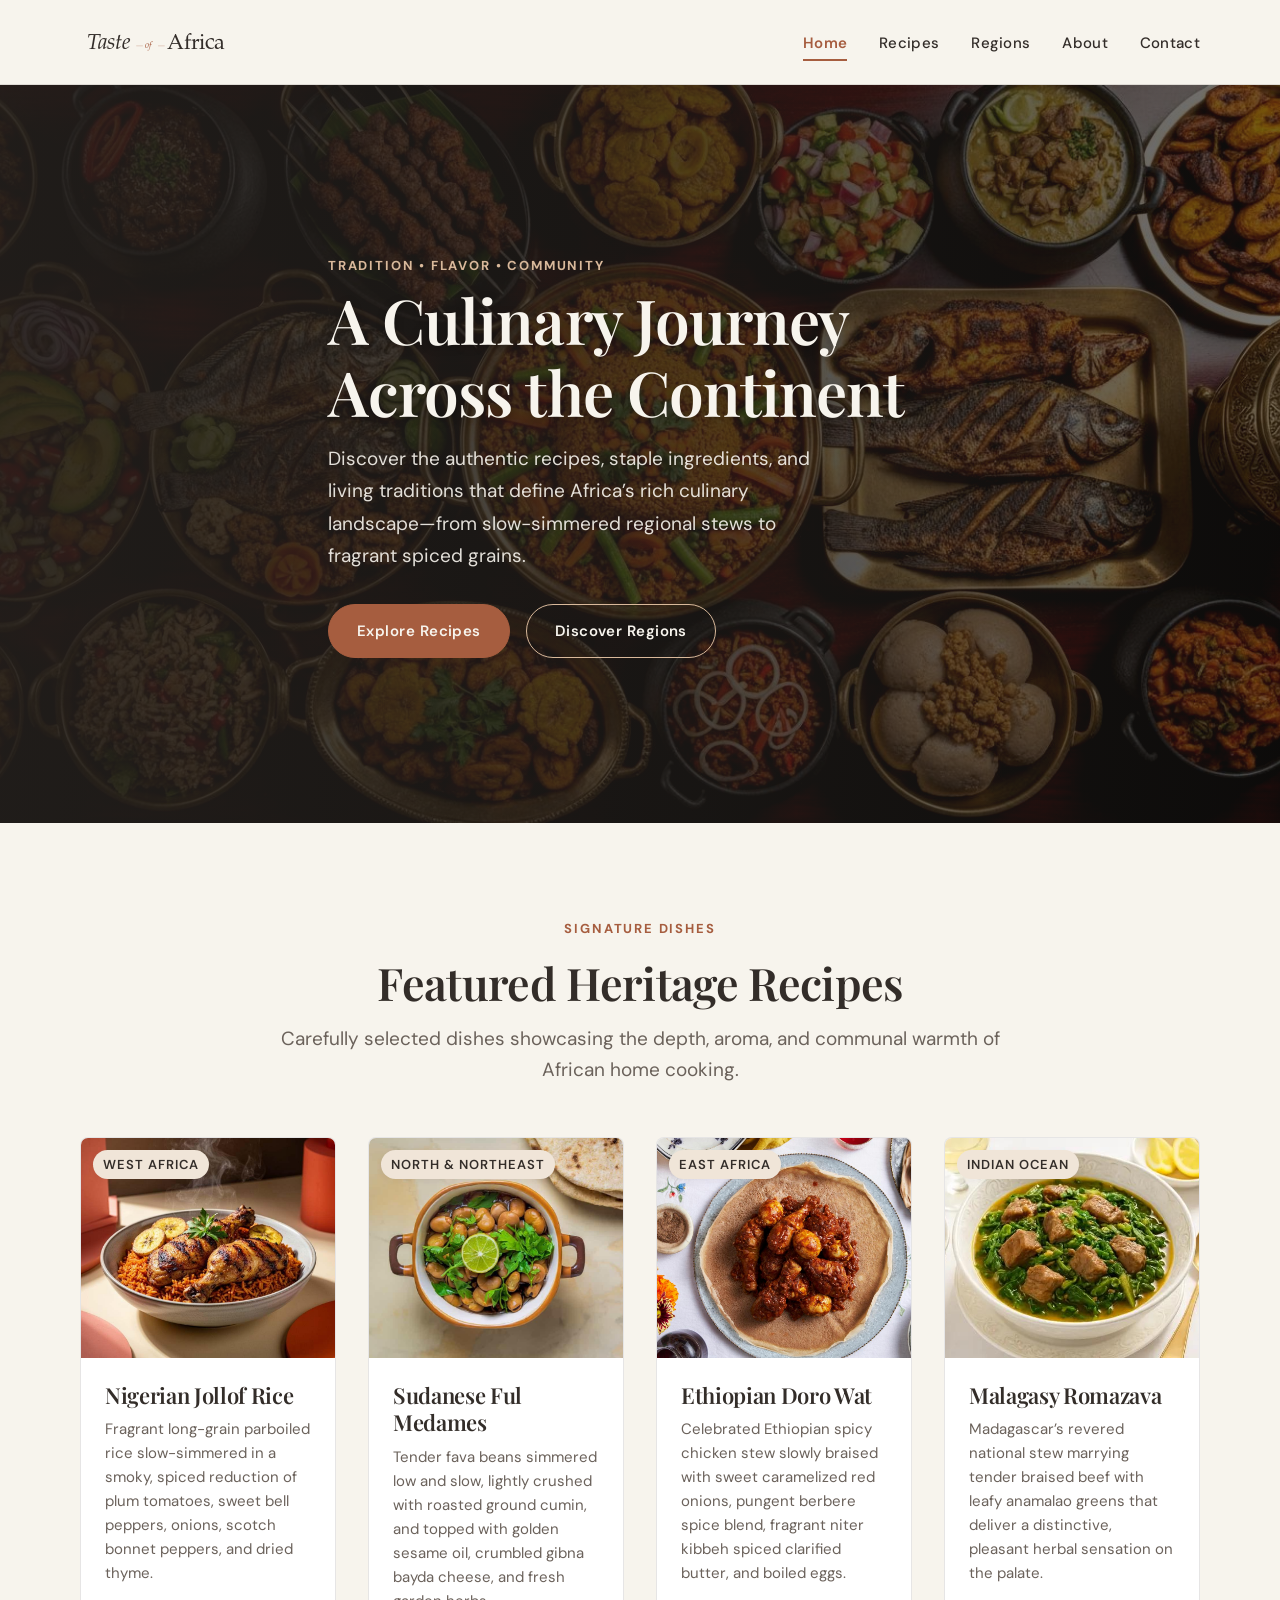
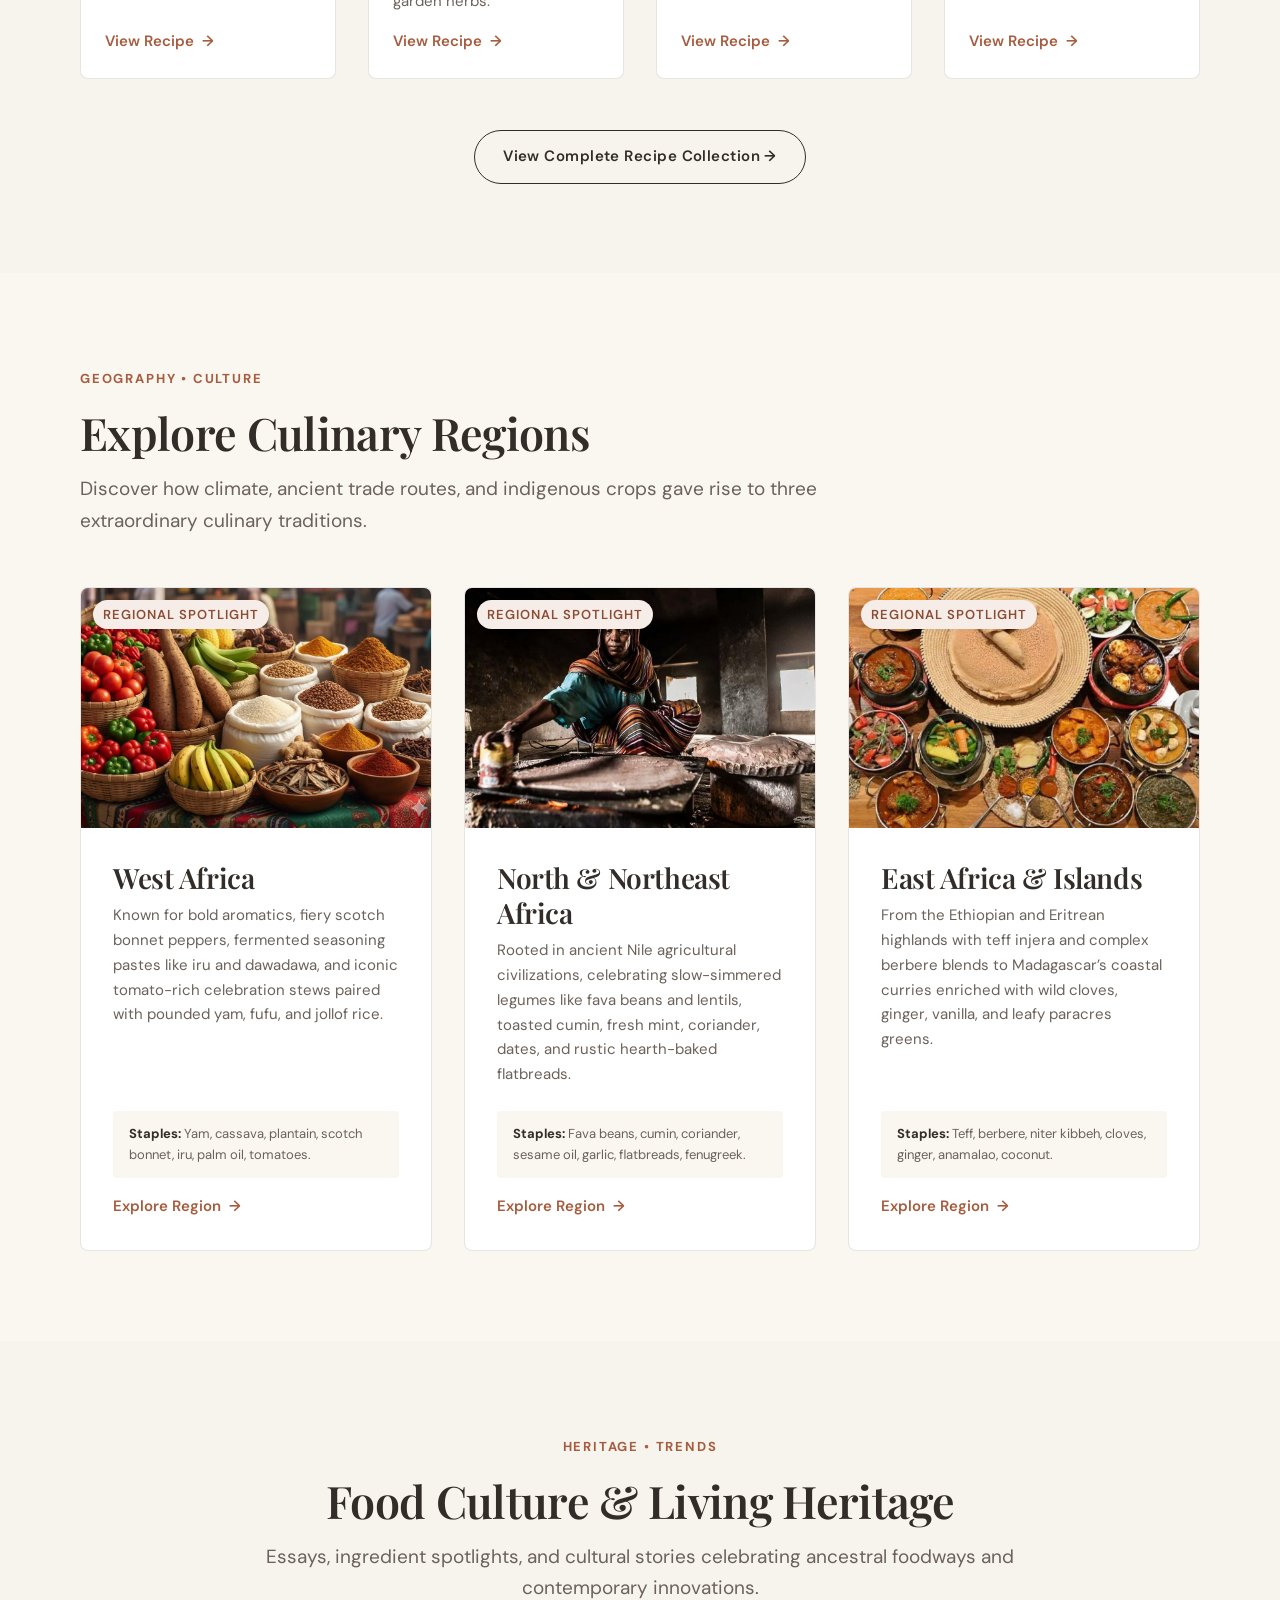
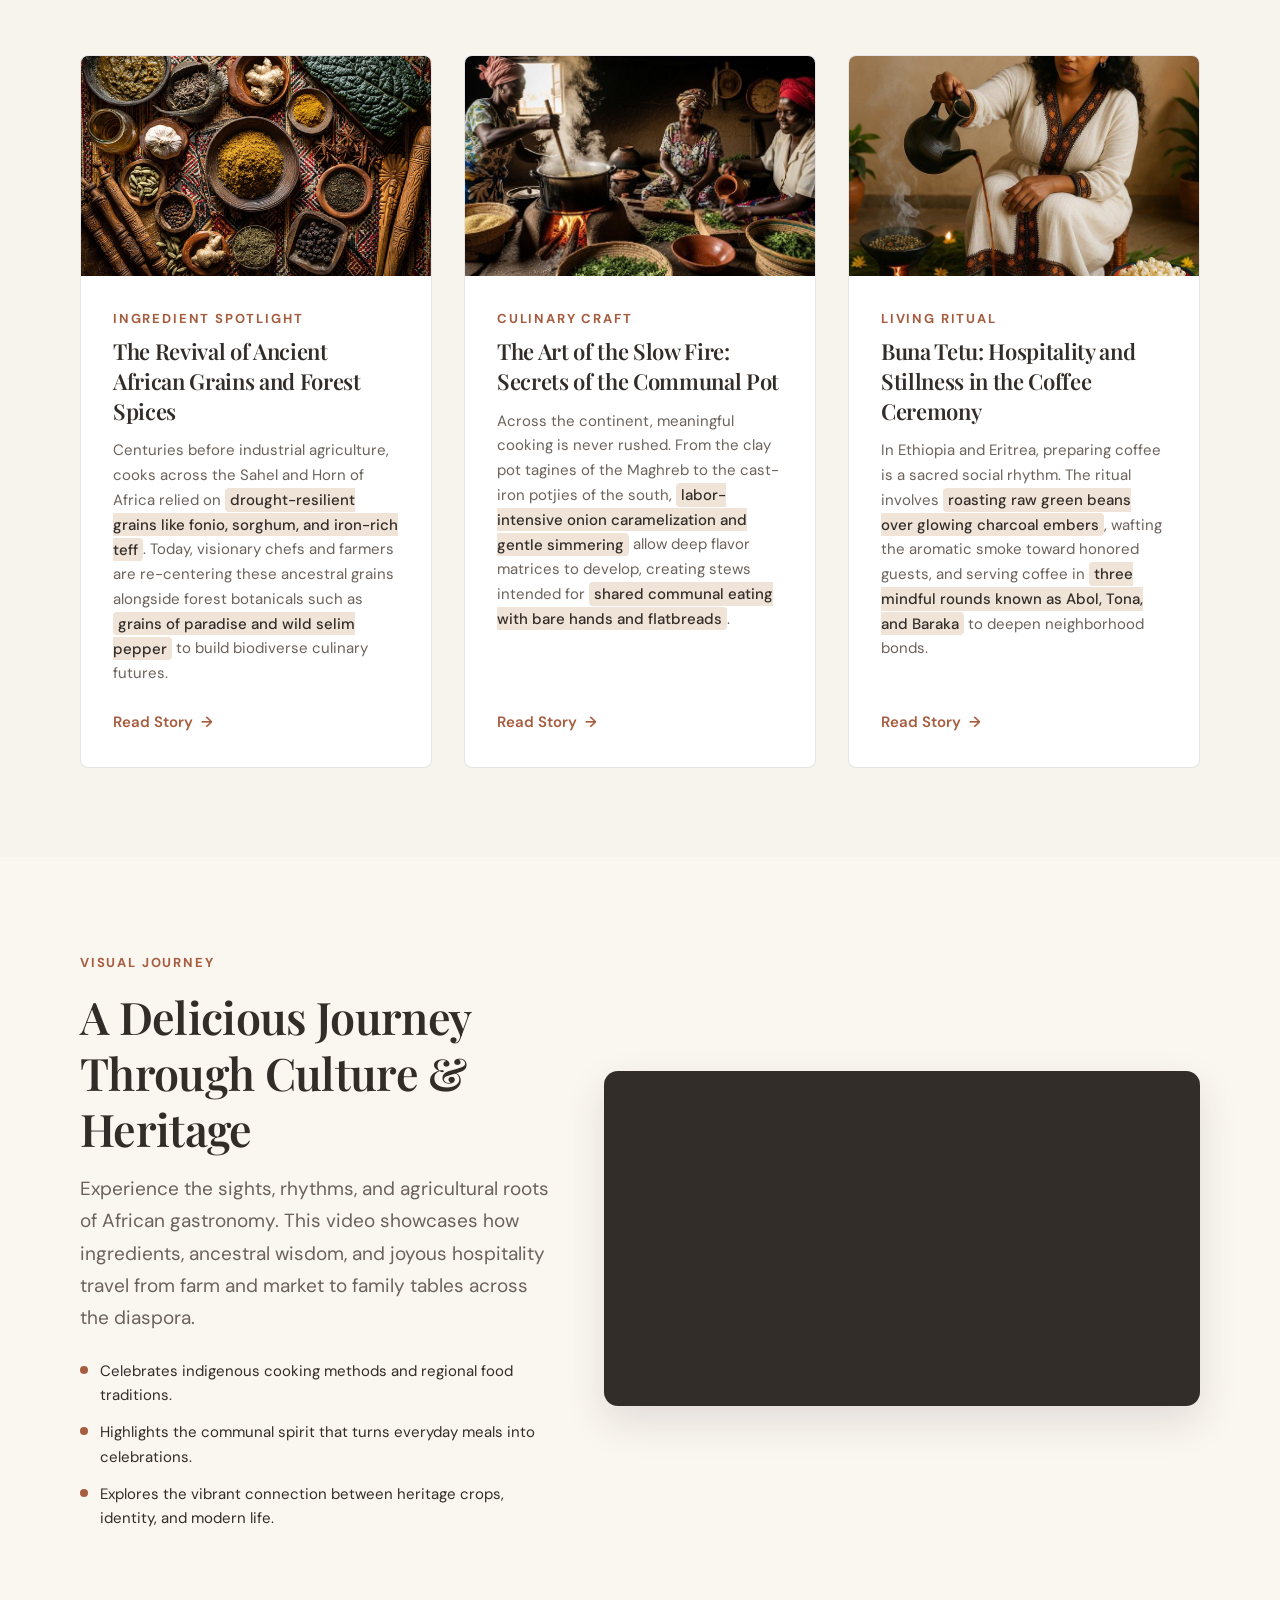
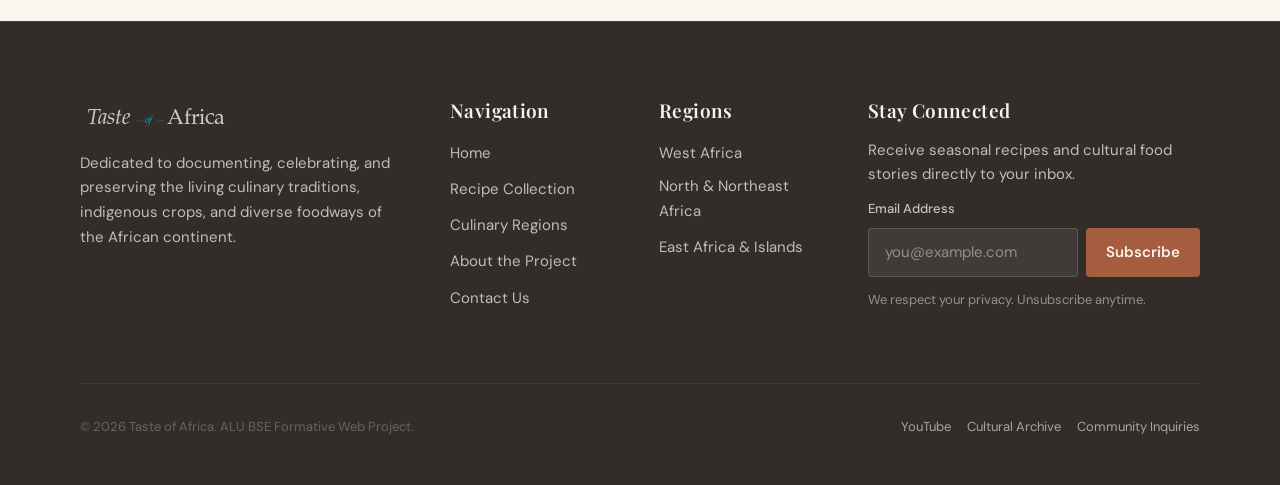
==== commit 1588c7ef: "style: refine responsive behavior, components, and layout consistency across all pages" ====
--- a/index.html
+++ b/index.html
@@ -348,7 +348,7 @@
         <!-- Newsletter Column -->
         <div class="footer-col">
           <h4 class="footer-heading">Stay Connected</h4>
-          <p class="footer-links" style="margin-bottom: var(--space-sm);">Receive seasonal recipes and cultural food stories directly to your inbox.</p>
+          <p class="footer-description">Receive seasonal recipes and cultural food stories directly to your inbox.</p>
           <form class="newsletter-form" action="#" method="post" onsubmit="event.preventDefault(); alert('Thank you for subscribing to Taste of Africa newsletter!'); this.reset();">
             <label for="newsletter-email">Email Address</label>
             <div class="newsletter-input-group">
--- a/css/styles.css
+++ b/css/styles.css
@@ -327,6 +327,24 @@
   gap: var(--space-xl);
 }
 
+/* Layout Utilities */
+.mt-sm { margin-top: var(--space-sm); }
+.mt-md { margin-top: var(--space-md); }
+.mt-lg { margin-top: var(--space-lg); }
+.mt-xl { margin-top: var(--space-xl); }
+.mt-2xl { margin-top: var(--space-2xl); }
+.mb-0 { margin-bottom: 0; }
+.mb-sm { margin-bottom: var(--space-sm); }
+.mb-md { margin-bottom: var(--space-md); }
+.mb-lg { margin-bottom: var(--space-lg); }
+.mb-xl { margin-bottom: var(--space-xl); }
+.mb-2xl { margin-bottom: var(--space-2xl); }
+.mb-3xl { margin-bottom: var(--space-3xl); }
+.items-center { align-items: center; }
+.card-content { padding: var(--space-xl); }
+.btn-fit { width: fit-content; }
+.map-tall { height: 380px; }
+
 /* Header and Navigation */
 .site-header {
   position: sticky;
@@ -563,6 +581,14 @@
   color: var(--color-olive-dark);
 }
 
+.badge-group {
+  display: flex;
+  flex-wrap: wrap;
+  align-items: center;
+  gap: var(--space-xs);
+  margin-bottom: var(--space-xs);
+}
+
 /* Card Base */
 .card {
   background-color: var(--bg-surface);
@@ -581,6 +607,15 @@
   border-color: rgba(166, 93, 63, 0.25);
 }
 
+.card-actions {
+  display: flex;
+  justify-content: space-between;
+  align-items: center;
+  margin-top: auto;
+  padding-top: var(--space-sm);
+  gap: var(--space-xs);
+}
+
 /* Video Responsive Wrapper (16:9) */
 .video-wrapper {
   position: relative;
@@ -946,6 +981,452 @@
   margin-bottom: var(--space-md);
 }
 
+/* Breadcrumbs */
+.breadcrumbs {
+  display: flex;
+  flex-wrap: wrap;
+  align-items: center;
+  gap: var(--space-xs);
+  font-size: var(--font-size-xs);
+  color: var(--text-muted);
+  margin-bottom: var(--space-lg);
+  letter-spacing: 0.02em;
+}
+
+.breadcrumbs a {
+  color: var(--text-muted);
+  transition: color var(--transition-fast);
+}
+
+.breadcrumbs a:hover {
+  color: var(--accent-primary);
+}
+
+.breadcrumbs-separator {
+  color: var(--color-sand);
+  user-select: none;
+}
+
+.breadcrumbs [aria-current="page"] {
+  color: var(--text-primary);
+  font-weight: 600;
+}
+
+/* Filter Bar & Controls */
+.filter-bar {
+  display: flex;
+  flex-wrap: wrap;
+  gap: var(--space-xs);
+  justify-content: center;
+  margin-bottom: var(--space-2xl);
+}
+
+.filter-btn {
+  display: inline-flex;
+  align-items: center;
+  justify-content: center;
+  gap: var(--space-xs);
+  padding: 0.65rem 1.35rem;
+  min-height: 2.75rem;
+  font-family: var(--font-body);
+  font-size: var(--font-size-sm);
+  font-weight: 500;
+  border-radius: var(--radius-pill);
+  border: 1px solid var(--border-color);
+  background-color: var(--bg-surface);
+  color: var(--text-primary);
+  transition: all var(--transition-fast);
+}
+
+.filter-btn:hover {
+  border-color: var(--accent-primary);
+  color: var(--accent-primary);
+}
+
+.filter-btn.active {
+  background-color: var(--accent-primary);
+  color: var(--color-white);
+  border-color: var(--accent-primary);
+}
+
+.btn-favorite {
+  display: inline-flex;
+  align-items: center;
+  justify-content: center;
+  gap: 0.35rem;
+  font-size: var(--font-size-xs);
+  font-weight: 600;
+  padding: 0.45rem 0.85rem;
+  min-height: 2.375rem;
+  border-radius: var(--radius-pill);
+  border: 1px solid var(--border-color);
+  background-color: var(--bg-surface);
+  color: var(--text-primary);
+  transition: all var(--transition-fast);
+  margin-top: auto;
+  align-self: flex-start;
+}
+
+.btn-favorite:hover,
+.btn-favorite.is-favorite {
+  color: #C0392B;
+  border-color: rgba(192, 57, 43, 0.35);
+  background-color: #FDEDEC;
+}
+
+/* Recipe Detail Layout */
+.recipe-header {
+  margin-bottom: var(--space-2xl);
+}
+
+.recipe-hero-image {
+  width: 100%;
+  max-height: 480px;
+  overflow: hidden;
+  border-radius: var(--radius-lg);
+  margin-bottom: var(--space-xl);
+  box-shadow: var(--shadow-md);
+}
+
+.recipe-hero-image img {
+  width: 100%;
+  height: 100%;
+  object-fit: cover;
+  aspect-ratio: 16 / 9;
+}
+
+.recipe-hero-image figcaption {
+  padding: var(--space-sm) var(--space-md);
+  color: var(--text-muted);
+  font-size: var(--font-size-xs);
+  font-family: var(--font-body);
+  letter-spacing: normal;
+  text-transform: none;
+  line-height: 1.5;
+}
+
+.recipe-story {
+  margin-bottom: var(--space-3xl);
+  max-width: 52rem;
+}
+
+.recipe-meta-grid {
+  display: grid;
+  grid-template-columns: repeat(auto-fit, minmax(130px, 1fr));
+  gap: var(--space-md);
+  padding: var(--space-md) var(--space-lg);
+  background-color: var(--bg-surface-warm);
+  border: 1px solid var(--border-color);
+  border-radius: var(--radius-md);
+  margin-top: var(--space-lg);
+}
+
+.recipe-meta-item {
+  display: flex;
+  flex-direction: column;
+}
+
+.recipe-meta-label {
+  font-size: var(--font-size-xs);
+  font-weight: 700;
+  text-transform: uppercase;
+  letter-spacing: 0.08em;
+  color: var(--text-muted);
+}
+
+.recipe-meta-value {
+  font-size: var(--font-size-md);
+  font-weight: 600;
+  color: var(--text-primary);
+}
+
+.recipe-content-grid {
+  display: grid;
+  grid-template-columns: 1fr;
+  gap: var(--space-2xl);
+  margin-bottom: var(--space-3xl);
+}
+
+.ingredients-panel {
+  background-color: var(--bg-surface);
+  padding: var(--space-xl);
+  border-radius: var(--radius-md);
+  border: 1px solid var(--border-color);
+  height: fit-content;
+}
+
+.ingredients-panel h3 {
+  font-size: var(--font-size-xl);
+  margin-bottom: var(--space-sm);
+  border-bottom: 2px solid var(--color-sand);
+  padding-bottom: var(--space-xs);
+}
+
+.ingredients-list {
+  display: flex;
+  flex-direction: column;
+  gap: var(--space-sm);
+  margin-top: var(--space-md);
+}
+
+.ingredients-list li {
+  display: flex;
+  justify-content: space-between;
+  align-items: baseline;
+  padding-bottom: var(--space-xs);
+  border-bottom: 1px dashed var(--border-color);
+  font-size: var(--font-size-sm);
+}
+
+.ingredient-amount {
+  font-weight: 600;
+  color: var(--accent-primary);
+  white-space: nowrap;
+}
+
+.instructions-panel {
+  display: flex;
+  flex-direction: column;
+  gap: var(--space-md);
+}
+
+.instructions-panel h3 {
+  font-size: var(--font-size-xl);
+  margin-bottom: var(--space-xs);
+}
+
+details.recipe-step {
+  background-color: var(--bg-surface);
+  border: 1px solid var(--border-color);
+  border-radius: var(--radius-md);
+  padding: var(--space-md) var(--space-lg);
+  transition: border-color var(--transition-fast), box-shadow var(--transition-fast);
+}
+
+details.recipe-step[open] {
+  border-color: var(--accent-primary);
+  box-shadow: var(--shadow-sm);
+}
+
+details.recipe-step summary {
+  font-family: var(--font-heading);
+  font-weight: 600;
+  font-size: var(--font-size-md);
+  cursor: pointer;
+  color: var(--text-primary);
+  outline: none;
+  list-style: none;
+  display: flex;
+  align-items: center;
+  justify-content: space-between;
+  user-select: none;
+  min-height: 2.75rem;
+  transition: color var(--transition-fast);
+}
+
+details.recipe-step summary:hover {
+  color: var(--accent-primary);
+}
+
+details.recipe-step summary:focus-visible {
+  outline: 2px solid var(--focus-ring);
+  outline-offset: 4px;
+  border-radius: var(--radius-sm);
+}
+
+details.recipe-step summary::-webkit-details-marker {
+  display: none;
+}
+
+details.recipe-step summary::after {
+  content: "+";
+  font-family: var(--font-body);
+  font-size: 1.35rem;
+  font-weight: 400;
+  color: var(--accent-primary);
+  line-height: 1;
+  transition: transform var(--transition-fast);
+}
+
+details.recipe-step[open] summary::after {
+  content: "−";
+}
+
+details.recipe-step p {
+  margin-top: var(--space-sm);
+  font-size: var(--font-size-sm);
+  line-height: 1.7;
+  color: var(--text-muted);
+}
+
+.ingredients-footer {
+  margin-top: var(--space-xl);
+  padding-top: var(--space-md);
+  border-top: 1px solid var(--border-color);
+}
+
+.subtle-text {
+  font-size: var(--font-size-xs);
+  color: var(--text-muted);
+}
+
+.instructions-hint {
+  font-size: var(--font-size-sm);
+  color: var(--text-muted);
+  margin-bottom: var(--space-md);
+}
+
+.recipe-origin-box {
+  margin-top: var(--space-xl);
+}
+
+.origin-heading {
+  font-size: var(--font-size-lg);
+}
+
+.origin-description {
+  font-size: var(--font-size-sm);
+  color: var(--text-muted);
+  margin-bottom: var(--space-sm);
+}
+
+.section-card {
+  padding: clamp(var(--space-xl), 4vw, var(--space-2xl));
+  border-radius: var(--radius-lg);
+  margin-bottom: var(--space-3xl);
+}
+
+/* Map Wrapper */
+.map-wrapper {
+  width: 100%;
+  height: 320px;
+  border-radius: var(--radius-md);
+  overflow: hidden;
+  border: 1px solid var(--border-color);
+  background-color: var(--color-sand-subtle);
+  margin-top: var(--space-md);
+  box-shadow: var(--shadow-sm);
+}
+
+.map-wrapper iframe {
+  width: 100%;
+  height: 100%;
+  border: 0;
+}
+
+/* Contact Form */
+.contact-container {
+  max-width: 44rem;
+  margin: 0 auto;
+  background-color: var(--bg-surface);
+  padding: clamp(var(--space-xl), 5vw, var(--space-2xl));
+  border-radius: var(--radius-md);
+  border: 1px solid var(--border-color);
+  box-shadow: var(--shadow-md);
+}
+
+.contact-form {
+  display: flex;
+  flex-direction: column;
+  gap: var(--space-lg);
+}
+
+.form-group {
+  display: flex;
+  flex-direction: column;
+  gap: var(--space-2xs);
+}
+
+.form-group label {
+  font-size: var(--font-size-sm);
+  font-weight: 600;
+  color: var(--text-primary);
+}
+
+.form-group input,
+.form-group select,
+.form-group textarea {
+  padding: 0.8rem 1rem;
+  border: 1px solid var(--border-color);
+  border-radius: var(--radius-sm);
+  background-color: var(--bg-primary);
+  color: var(--text-primary);
+  font-size: var(--font-size-base);
+  transition: border-color var(--transition-fast), box-shadow var(--transition-fast);
+  width: 100%;
+}
+
+.form-group input:focus,
+.form-group select:focus,
+.form-group textarea:focus {
+  outline: none;
+  border-color: var(--accent-primary);
+  box-shadow: 0 0 0 3px rgba(166, 93, 63, 0.15);
+}
+
+.form-help {
+  font-size: var(--font-size-xs);
+  color: var(--text-muted);
+}
+
+.required-mark {
+  color: var(--accent-primary);
+  font-weight: 700;
+}
+
+.contact-form .btn {
+  width: 100%;
+}
+
+.form-feedback {
+  padding: var(--space-lg);
+  border-radius: var(--radius-sm);
+  background-color: var(--color-olive-subtle);
+  color: var(--color-olive-dark);
+  border: 1px solid var(--color-olive);
+  display: none;
+}
+
+.form-feedback.is-visible {
+  display: block;
+}
+
+/* Region Page Components */
+.region-lead-grid {
+  display: grid;
+  grid-template-columns: 1fr;
+  gap: var(--space-2xl);
+  align-items: center;
+  margin-bottom: var(--space-3xl);
+}
+
+.staples-grid {
+  display: grid;
+  grid-template-columns: repeat(auto-fit, minmax(220px, 1fr));
+  gap: var(--space-lg);
+  margin-top: var(--space-xl);
+}
+
+.staple-card {
+  background-color: var(--bg-surface);
+  padding: var(--space-xl);
+  border-radius: var(--radius-md);
+  border: 1px solid var(--border-color);
+  box-shadow: var(--shadow-sm);
+}
+
+.staple-card h4 {
+  font-size: var(--font-size-md);
+  color: var(--accent-primary);
+  margin-bottom: var(--space-2xs);
+}
+
+.staple-card p {
+  font-size: var(--font-size-sm);
+  color: var(--text-muted);
+  line-height: 1.6;
+}
+
 /* Footer */
 .site-footer {
   background-color: var(--color-charcoal);
@@ -1001,6 +1482,13 @@
   transform: translateX(2px);
 }
 
+.footer-description {
+  color: rgba(247, 244, 237, 0.72);
+  font-size: var(--font-size-sm);
+  line-height: 1.6;
+  margin-bottom: var(--space-sm);
+}
+
 /* Newsletter Signup */
 .newsletter-form {
   display: flex;
@@ -1125,7 +1613,7 @@
     left: 0;
     right: 0;
     width: 100%;
-    min-height: 320px;
+    min-height: 340px;
     height: auto;
     max-height: calc(100vh - var(--header-height));
     max-height: calc(100dvh - var(--header-height));
@@ -1204,6 +1692,34 @@
   .newsletter-button {
     width: 100%;
   }
+
+  .recipe-hero-image {
+    max-height: 320px;
+  }
+
+  .recipe-meta-grid {
+    grid-template-columns: repeat(2, 1fr);
+    gap: var(--space-sm);
+    padding: var(--space-sm) var(--space-md);
+  }
+
+  .ingredients-panel {
+    padding: var(--space-lg);
+  }
+
+  .map-wrapper {
+    height: 260px;
+  }
+
+  .form-group input,
+  .form-group select,
+  .form-group textarea {
+    font-size: 1rem;
+  }
+
+  .contact-container {
+    padding: var(--space-lg) var(--space-md);
+  }
 }
 
 @media (min-width: 640px) {
@@ -1215,6 +1731,10 @@
     grid-template-columns: repeat(2, 1fr);
   }
 
+  .recipe-meta-grid {
+    grid-template-columns: repeat(4, 1fr);
+  }
+
   .footer-grid {
     grid-template-columns: repeat(2, 1fr);
   }
@@ -1235,6 +1755,20 @@
 
   .video-section-inner {
     grid-template-columns: 1fr 1.25fr;
+  }
+
+  .recipe-content-grid {
+    grid-template-columns: 1fr 1.6fr;
+    align-items: start;
+  }
+
+  .ingredients-panel {
+    position: sticky;
+    top: calc(var(--header-height) + 1.5rem);
+  }
+
+  .region-lead-grid {
+    grid-template-columns: 1.2fr 1fr;
   }
 
   .footer-grid {
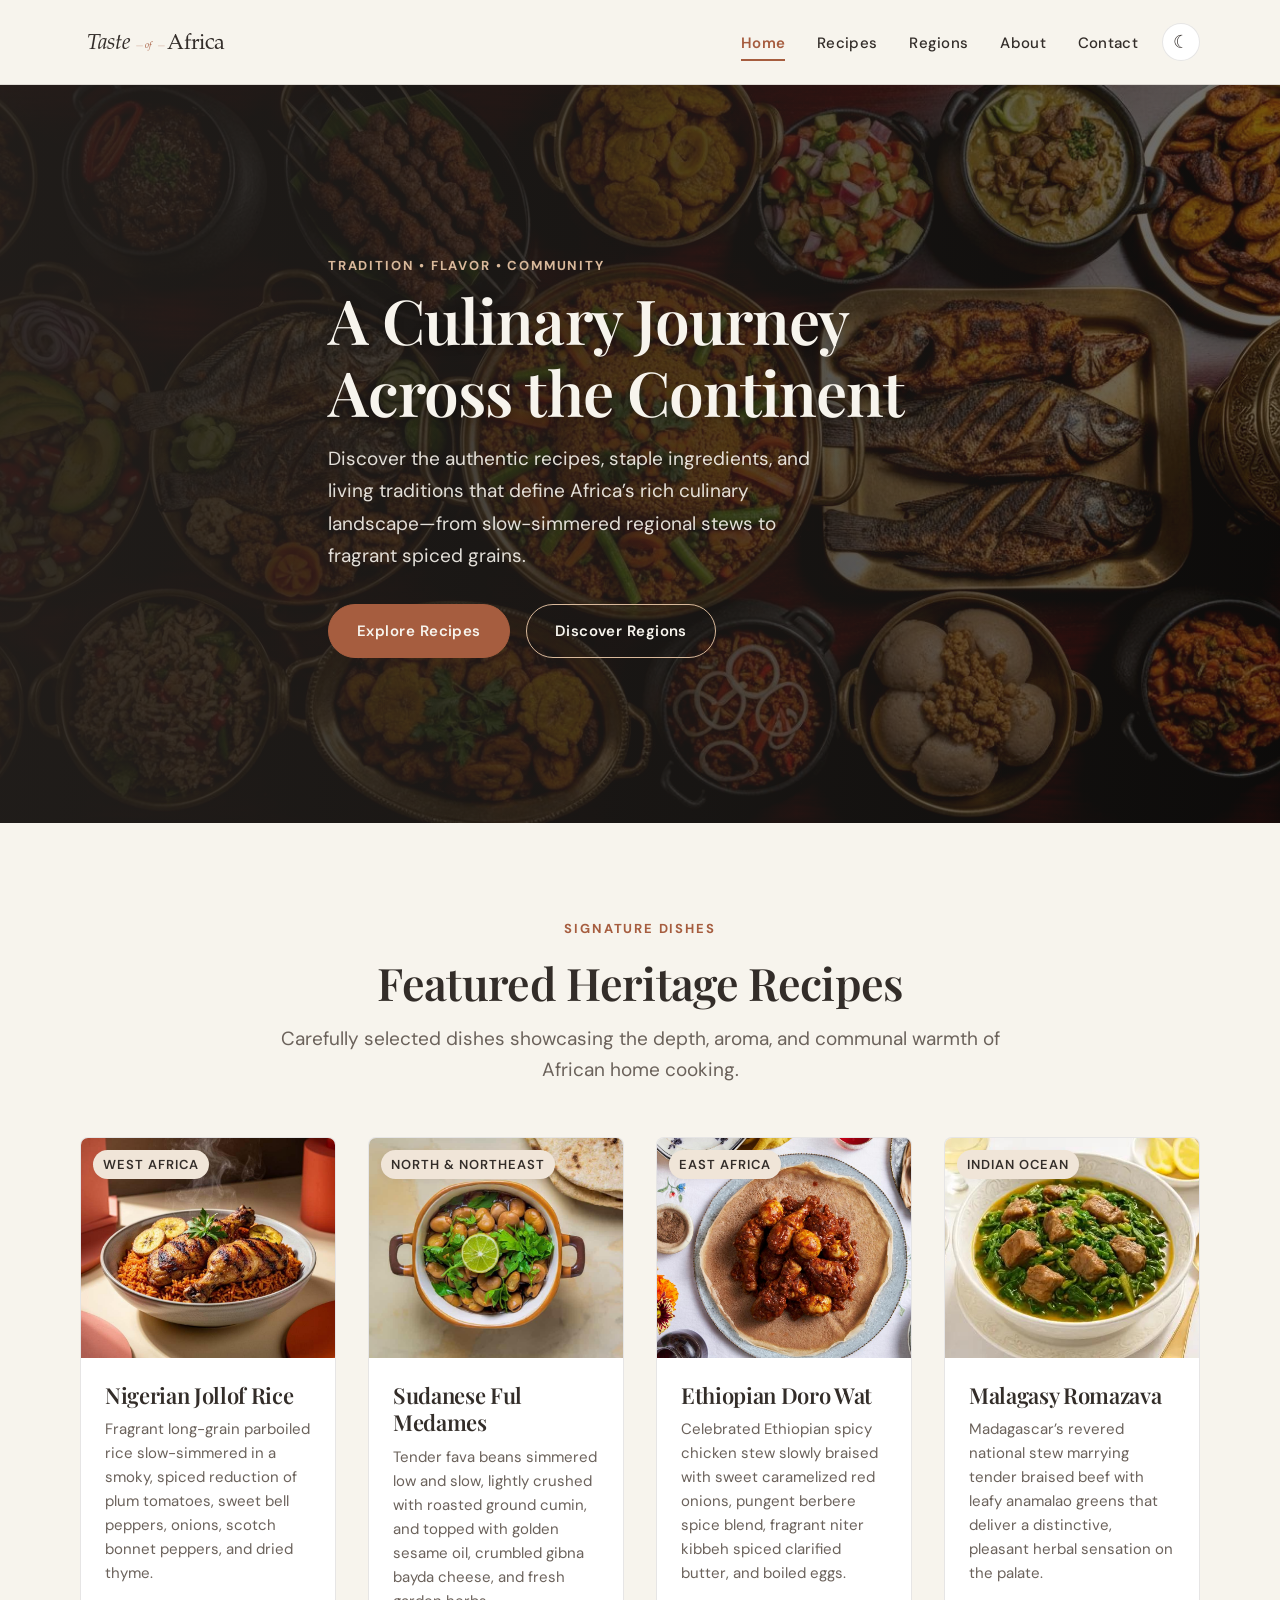
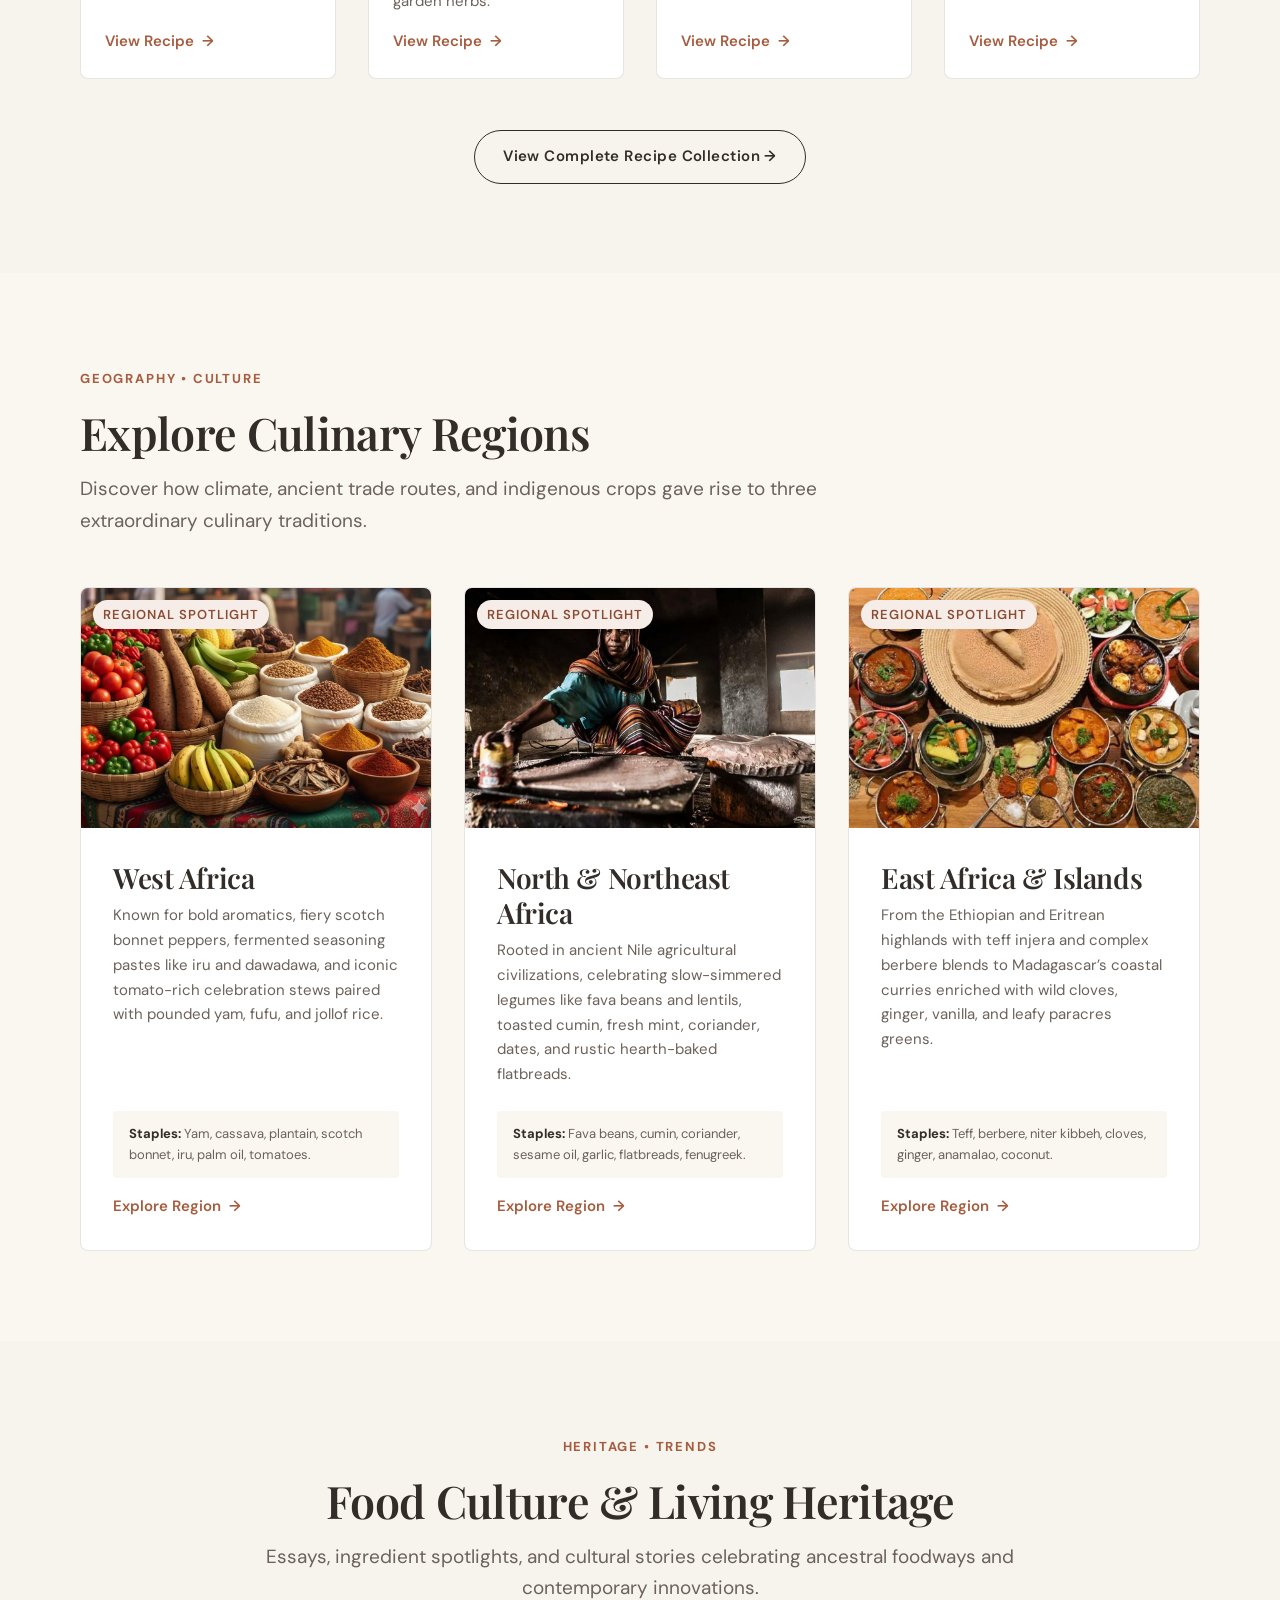
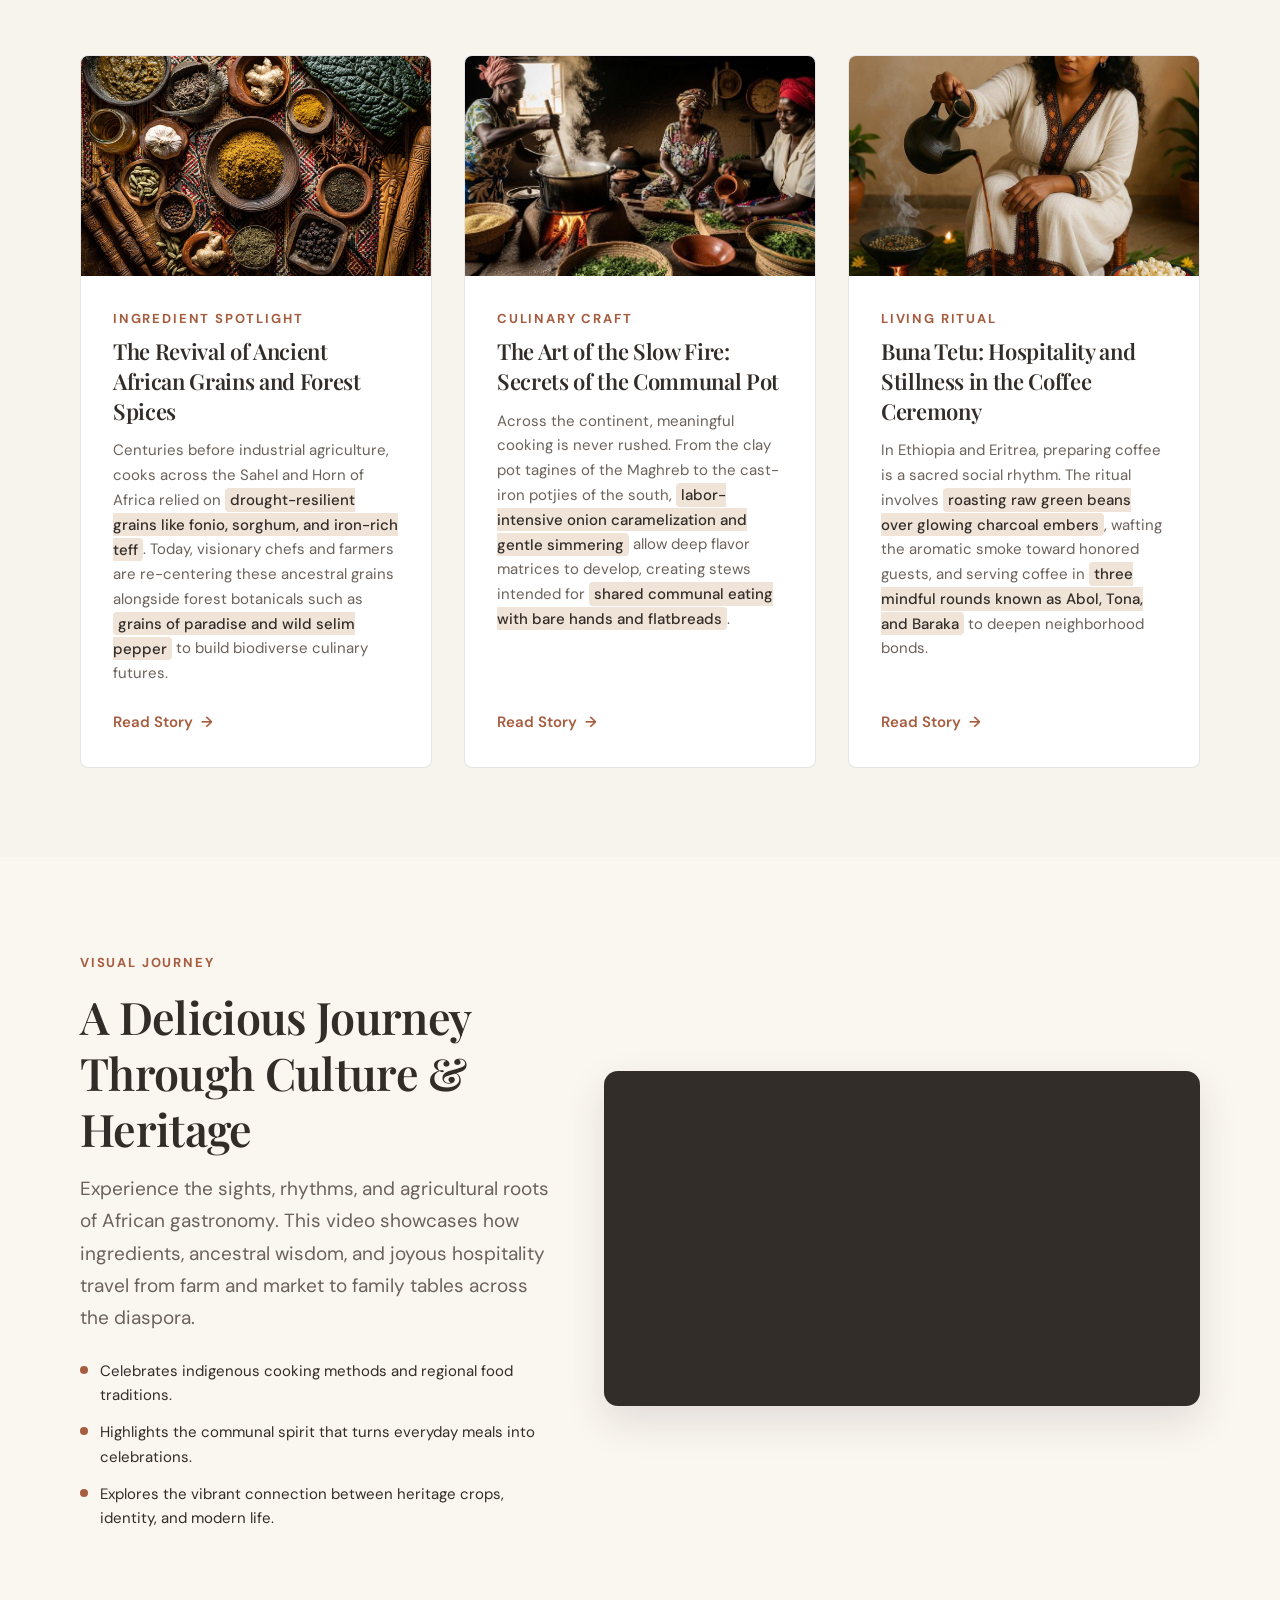
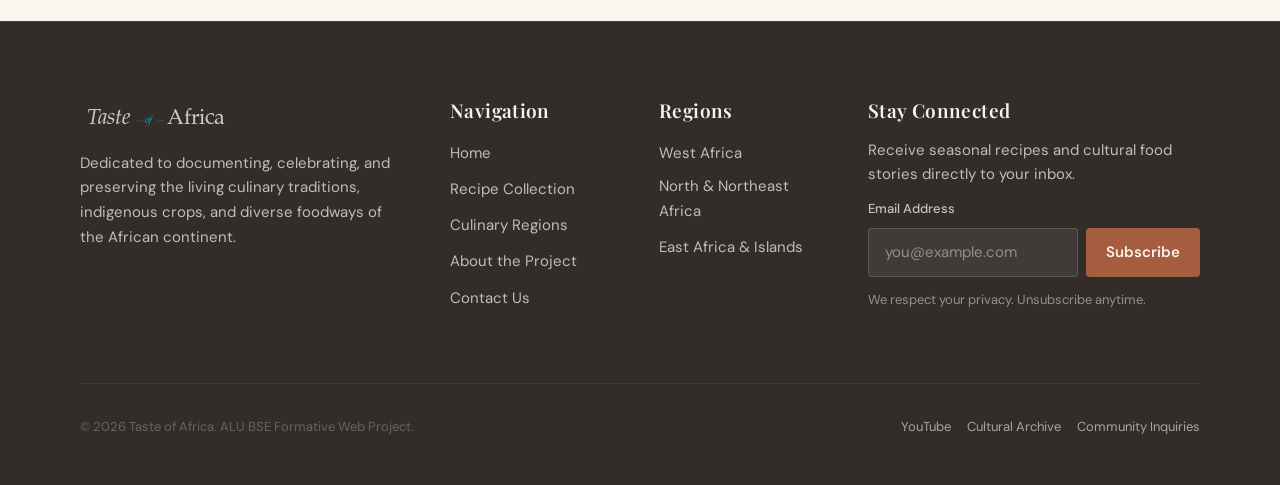
==== commit d4bdc57f: "feat: implement interactive filters, favorites, ingredient scaling, theme toggle, and contact valida" ====
--- a/index.html
+++ b/index.html
@@ -28,14 +28,6 @@
         <img src="assets/icons/logo.svg" alt="Taste of Africa" class="brand-logo" width="180" height="42">
       </a>
 
-      <!-- Mobile Navigation Toggle -->
-      <button type="button" class="nav-toggle" aria-expanded="false" aria-controls="primary-nav" aria-label="Toggle navigation menu">
-        <span class="nav-toggle-bar"></span>
-        <span class="nav-toggle-bar"></span>
-        <span class="nav-toggle-bar"></span>
-      </button>
-
-      <!-- Primary Navigation -->
       <nav id="primary-nav" class="primary-nav" aria-label="Main Navigation">
         <ul class="nav-menu">
           <li><a href="index.html" class="nav-link active" aria-current="page">Home</a></li>
@@ -45,6 +37,18 @@
           <li><a href="pages/contact.html" class="nav-link">Contact</a></li>
         </ul>
       </nav>
+
+      <div class="header-controls">
+        <button type="button" class="theme-toggle" id="theme-toggle" aria-label="Switch to dark theme" title="Toggle theme">
+          <span class="theme-toggle-icon" aria-hidden="true">&#9790;</span>
+        </button>
+
+        <button type="button" class="nav-toggle" aria-expanded="false" aria-controls="primary-nav" aria-label="Toggle navigation menu">
+          <span class="nav-toggle-bar"></span>
+          <span class="nav-toggle-bar"></span>
+          <span class="nav-toggle-bar"></span>
+        </button>
+      </div>
     </div>
   </header>
 
--- a/css/styles.css
+++ b/css/styles.css
@@ -98,11 +98,66 @@
   --text-primary: #F7F4ED;
   --text-muted: #D1C7BD;
   --text-inverted: #332D29;
-  --color-border: rgba(247, 244, 237, 0.12);
-  --color-border-subtle: rgba(247, 244, 237, 0.06);
-  --shadow-sm: 0 2px 6px rgba(0, 0, 0, 0.3);
-  --shadow-md: 0 8px 24px rgba(0, 0, 0, 0.4);
+  --color-border: rgba(247, 244, 237, 0.14);
+  --color-border-subtle: rgba(247, 244, 237, 0.08);
+  --border-color: rgba(247, 244, 237, 0.14);
+  --shadow-sm: 0 2px 6px rgba(0, 0, 0, 0.35);
+  --shadow-md: 0 8px 24px rgba(0, 0, 0, 0.45);
   --shadow-lg: 0 16px 40px rgba(0, 0, 0, 0.55);
+}
+
+[data-theme="dark"] .site-header {
+  background-color: rgba(31, 28, 26, 0.94);
+}
+
+[data-theme="dark"] .site-header.scrolled {
+  background-color: rgba(31, 28, 26, 0.98);
+}
+
+[data-theme="dark"] .brand-logo {
+  filter: invert(95%) sepia(8%) saturate(300%) hue-rotate(350deg);
+}
+
+[data-theme="dark"] .badge-sand {
+  background-color: #38302A;
+  color: var(--color-sand);
+}
+
+[data-theme="dark"] .badge-terracotta {
+  background-color: #38241C;
+  color: #E29377;
+}
+
+[data-theme="dark"] .badge-olive {
+  background-color: #2E3326;
+  color: #B2B896;
+}
+
+[data-theme="dark"] .btn-secondary {
+  color: var(--text-primary);
+  border-color: var(--color-sand);
+}
+
+[data-theme="dark"] .btn-secondary:hover {
+  background-color: var(--color-sand);
+  color: var(--color-charcoal);
+}
+
+[data-theme="dark"] .btn-favorite {
+  background-color: var(--bg-surface);
+  color: var(--text-primary);
+  border-color: var(--border-color);
+}
+
+[data-theme="dark"] .btn-favorite:hover,
+[data-theme="dark"] .btn-favorite.is-favorite {
+  background-color: #3E2422;
+  color: #F1948A;
+  border-color: #C0392B;
+}
+
+[data-theme="dark"] .map-wrapper {
+  background-color: var(--bg-surface);
 }
 
 /* Reset and Base Styles */
@@ -426,6 +481,45 @@
   font-weight: 600;
 }
 
+.primary-nav {
+  margin-left: auto;
+}
+
+/* Header Controls */
+.header-controls {
+  display: flex;
+  align-items: center;
+  gap: var(--space-xs);
+  margin-left: var(--space-lg);
+}
+
+.theme-toggle {
+  display: inline-flex;
+  align-items: center;
+  justify-content: center;
+  width: 2.375rem;
+  height: 2.375rem;
+  border-radius: var(--radius-pill);
+  border: 1px solid var(--border-color);
+  background-color: var(--bg-surface);
+  color: var(--text-primary);
+  font-size: 1.15rem;
+  transition: background-color var(--transition-fast), color var(--transition-fast),
+    border-color var(--transition-fast), transform var(--transition-fast);
+  cursor: pointer;
+}
+
+.theme-toggle:hover {
+  border-color: var(--accent-primary);
+  color: var(--accent-primary);
+  transform: scale(1.05);
+}
+
+.theme-toggle:focus-visible {
+  outline: 2px solid var(--focus-ring);
+  outline-offset: 2px;
+}
+
 /* Mobile Hamburger Toggle Button */
 .nav-toggle {
   display: none;
@@ -1162,6 +1256,86 @@
   padding-bottom: var(--space-xs);
 }
 
+.servings-control {
+  display: inline-flex;
+  align-items: center;
+  gap: var(--space-xs);
+  margin-top: var(--space-xs);
+  margin-bottom: var(--space-md);
+  padding: 0.35rem 0.65rem;
+  background-color: var(--bg-surface-warm);
+  border: 1px solid var(--border-color);
+  border-radius: var(--radius-pill);
+  font-size: var(--font-size-xs);
+}
+
+.servings-label {
+  font-weight: 600;
+  color: var(--text-muted);
+  text-transform: uppercase;
+  letter-spacing: 0.05em;
+}
+
+.servings-stepper {
+  display: inline-flex;
+  align-items: center;
+  gap: 0.25rem;
+  background-color: var(--bg-surface);
+  border: 1px solid var(--border-color);
+  border-radius: var(--radius-pill);
+  padding: 0.15rem 0.35rem;
+}
+
+.btn-servings {
+  display: inline-flex;
+  align-items: center;
+  justify-content: center;
+  width: 1.75rem;
+  height: 1.75rem;
+  border-radius: var(--radius-pill);
+  background-color: transparent;
+  color: var(--text-primary);
+  font-size: 1rem;
+  font-weight: 700;
+  line-height: 1;
+  transition: background-color var(--transition-fast), color var(--transition-fast);
+  cursor: pointer;
+}
+
+.btn-servings:hover {
+  background-color: var(--accent-primary);
+  color: var(--color-white);
+}
+
+.btn-servings:disabled {
+  opacity: 0.35;
+  cursor: not-allowed;
+  pointer-events: none;
+}
+
+.servings-count {
+  min-width: 1.5rem;
+  text-align: center;
+  font-weight: 700;
+  font-size: var(--font-size-sm);
+  color: var(--text-primary);
+}
+
+.btn-servings-reset {
+  font-size: var(--font-size-xs);
+  color: var(--text-muted);
+  text-decoration: underline;
+  padding: 0.2rem 0.4rem;
+  cursor: pointer;
+  background: none;
+  border: none;
+  transition: color var(--transition-fast);
+}
+
+.btn-servings-reset:hover {
+  color: var(--accent-primary);
+}
+
 .ingredients-list {
   display: flex;
   flex-direction: column;
@@ -1391,6 +1565,58 @@
   display: block;
 }
 
+.form-feedback.is-error {
+  background-color: #FDEDEC;
+  color: #922B21;
+  border-color: #E6B0AA;
+}
+
+.form-feedback.is-error ul {
+  margin-top: var(--space-xs);
+  margin-left: var(--space-lg);
+  list-style: disc;
+}
+
+.form-feedback.is-error li {
+  margin-bottom: var(--space-2xs);
+  font-size: var(--font-size-sm);
+}
+
+.form-feedback.is-success {
+  background-color: var(--color-olive-subtle);
+  color: var(--color-olive-dark);
+  border-color: var(--color-olive);
+}
+
+.form-feedback.is-success h3 {
+  font-size: var(--font-size-lg);
+  margin-bottom: var(--space-xs);
+  color: var(--color-olive-dark);
+}
+
+[data-theme="dark"] .form-feedback.is-error {
+  background-color: #381E1E;
+  color: #F5B7B1;
+  border-color: #78281F;
+}
+
+[data-theme="dark"] .form-feedback.is-success {
+  background-color: #262D22;
+  color: #C2C8A8;
+  border-color: #555E42;
+}
+
+[data-theme="dark"] .form-feedback.is-success h3 {
+  color: #DDE2C6;
+}
+
+.form-group input.is-invalid,
+.form-group select.is-invalid,
+.form-group textarea.is-invalid {
+  border-color: #C0392B;
+  box-shadow: 0 0 0 3px rgba(192, 57, 43, 0.15);
+}
+
 /* Region Page Components */
 .region-lead-grid {
   display: grid;
@@ -1601,9 +1827,15 @@
   }
 
   /* Hamburger toggle appears on tablet/mobile */
+  .header-controls {
+    margin-left: auto;
+    display: flex;
+    align-items: center;
+    gap: var(--space-xs);
+  }
+
   .nav-toggle {
     display: flex;
-    margin-left: auto;
   }
 
   /* Navigation drawer with comfortable, explicit height */
